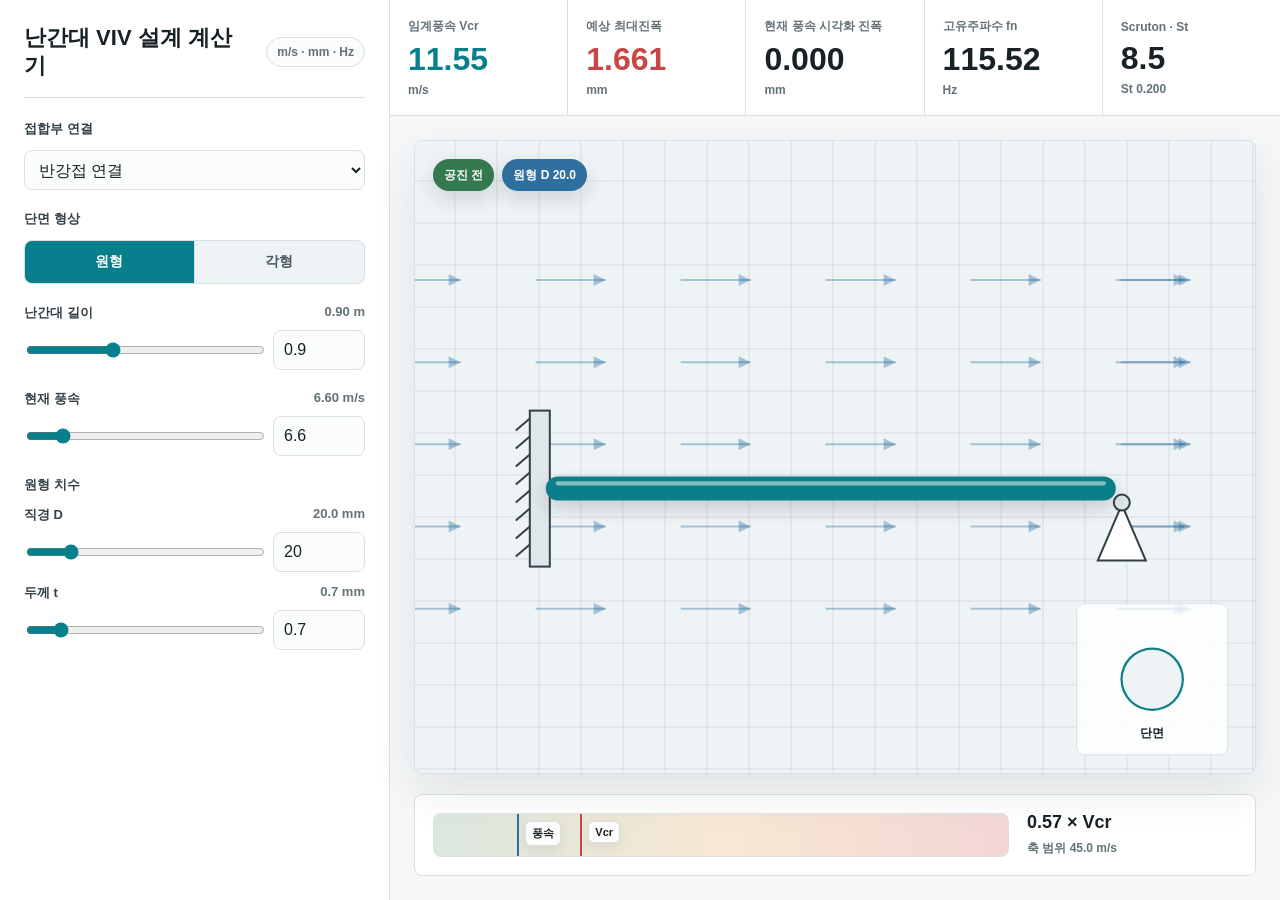
==== index.html @ 7a44a4b4 "Add files via upload" ====
<!doctype html>
<html lang="ko">
<head>
  <meta charset="utf-8">
  <meta name="viewport" content="width=device-width, initial-scale=1">
  <title>난간대 VIV 설계 계산기</title>
  <style>
    :root {
      --bg: #f5f7f8;
      --panel: #ffffff;
      --ink: #172126;
      --muted: #637178;
      --line: #d8e0e4;
      --teal: #087f8c;
      --red: #c84646;
      --amber: #d98b20;
      --green: #357a4f;
      --blue: #2e6f9e;
      --shadow: 0 18px 45px rgba(23, 33, 38, 0.09);
      color-scheme: light;
      font-family: Arial, "Noto Sans KR", sans-serif;
    }

    * {
      box-sizing: border-box;
    }

    body {
      margin: 0;
      min-height: 100vh;
      background: var(--bg);
      color: var(--ink);
    }

    button,
    input,
    select {
      font: inherit;
    }

    .app {
      min-height: 100vh;
      display: grid;
      grid-template-columns: minmax(310px, 390px) minmax(0, 1fr);
    }

    .sidebar {
      background: var(--panel);
      border-right: 1px solid var(--line);
      padding: 24px;
      overflow: auto;
    }

    .brand {
      display: flex;
      align-items: center;
      justify-content: space-between;
      gap: 16px;
      padding-bottom: 18px;
      border-bottom: 1px solid var(--line);
    }

    h1 {
      margin: 0;
      font-size: 22px;
      line-height: 1.25;
      letter-spacing: 0;
    }

    .unit-pill {
      min-width: max-content;
      border: 1px solid var(--line);
      color: var(--muted);
      border-radius: 999px;
      padding: 7px 10px;
      font-size: 12px;
      font-weight: 700;
      background: #fbfcfc;
    }

    .controls {
      display: grid;
      gap: 20px;
      padding-top: 22px;
    }

    .control-group {
      display: grid;
      gap: 12px;
    }

    .group-title {
      font-size: 13px;
      font-weight: 800;
      color: #334047;
    }

    .segmented {
      display: grid;
      grid-template-columns: 1fr 1fr;
      border: 1px solid var(--line);
      border-radius: 8px;
      overflow: hidden;
      background: #eef3f5;
    }

    .segmented input {
      position: absolute;
      opacity: 0;
      pointer-events: none;
    }

    .segmented label {
      min-height: 42px;
      display: grid;
      place-items: center;
      color: #4a5960;
      font-size: 14px;
      font-weight: 800;
      cursor: pointer;
      border-right: 1px solid var(--line);
    }

    .segmented label:last-child {
      border-right: 0;
    }

    .segmented input:checked + label {
      background: var(--teal);
      color: #ffffff;
    }

    .field {
      display: grid;
      gap: 8px;
    }

    .field-row {
      display: grid;
      grid-template-columns: 1fr 92px;
      gap: 10px;
      align-items: center;
    }

    .field label {
      display: flex;
      justify-content: space-between;
      gap: 12px;
      color: #334047;
      font-size: 13px;
      font-weight: 800;
    }

    .field .value {
      color: var(--muted);
      font-weight: 800;
      min-width: max-content;
    }

    input[type="range"] {
      width: 100%;
      accent-color: var(--teal);
    }

    input[type="number"],
    select {
      width: 100%;
      min-height: 40px;
      border: 1px solid var(--line);
      border-radius: 8px;
      background: #fbfcfc;
      color: var(--ink);
      padding: 8px 10px;
      outline: none;
    }

    input[type="number"]:focus,
    select:focus {
      border-color: var(--teal);
      box-shadow: 0 0 0 3px rgba(8, 127, 140, 0.12);
    }

    .geometry-panel {
      display: grid;
      gap: 12px;
    }

    .geometry-panel[hidden] {
      display: none;
    }

    .main {
      min-width: 0;
      display: grid;
      grid-template-rows: auto minmax(0, 1fr);
    }

    .result-strip {
      display: grid;
      grid-template-columns: repeat(5, minmax(130px, 1fr));
      gap: 1px;
      background: var(--line);
      border-bottom: 1px solid var(--line);
    }

    .metric {
      min-height: 106px;
      background: var(--panel);
      padding: 18px;
      display: grid;
      align-content: center;
      gap: 8px;
    }

    .metric span {
      color: var(--muted);
      font-size: 12px;
      font-weight: 800;
    }

    .metric strong {
      font-size: clamp(22px, 2.5vw, 34px);
      line-height: 1;
      letter-spacing: 0;
    }

    .metric small {
      color: var(--muted);
      font-size: 12px;
      font-weight: 700;
    }

    .metric.primary strong {
      color: var(--teal);
    }

    .metric.warn strong {
      color: var(--red);
    }

    .stage {
      min-height: 0;
      padding: 24px;
      display: grid;
      grid-template-rows: minmax(420px, 1fr) auto;
      gap: 20px;
    }

    .visual-shell {
      position: relative;
      min-height: 420px;
      border: 1px solid var(--line);
      border-radius: 8px;
      background: #eef3f5;
      box-shadow: var(--shadow);
      overflow: hidden;
    }

    canvas {
      display: block;
      width: 100%;
      height: 100%;
      min-height: 420px;
    }

    .status {
      position: absolute;
      top: 18px;
      left: 18px;
      display: flex;
      flex-wrap: wrap;
      gap: 8px;
      pointer-events: none;
    }

    .chip {
      min-height: 32px;
      display: inline-flex;
      align-items: center;
      border-radius: 999px;
      padding: 7px 11px;
      color: #ffffff;
      background: var(--blue);
      font-size: 12px;
      font-weight: 800;
      box-shadow: 0 8px 20px rgba(23, 33, 38, 0.15);
    }

    .chip.resonance {
      background: var(--red);
    }

    .chip.after {
      background: var(--amber);
    }

    .chip.quiet {
      background: var(--green);
    }

    .bar-panel {
      display: grid;
      grid-template-columns: minmax(0, 1fr) 210px;
      gap: 18px;
      align-items: center;
      border: 1px solid var(--line);
      border-radius: 8px;
      background: var(--panel);
      padding: 18px;
    }

    .scale {
      position: relative;
      height: 44px;
      border-radius: 8px;
      background: linear-gradient(90deg, rgba(53, 122, 79, 0.18), rgba(217, 139, 32, 0.2), rgba(200, 70, 70, 0.22));
      border: 1px solid var(--line);
      overflow: hidden;
    }

    .marker {
      position: absolute;
      top: 0;
      width: 2px;
      height: 100%;
      background: var(--ink);
      transform: translateX(-1px);
    }

    .marker.wind {
      left: var(--wind-pct, 0%);
      background: var(--blue);
    }

    .marker.vcr {
      left: var(--vcr-pct, 50%);
      background: var(--red);
    }

    .marker::after {
      position: absolute;
      top: 7px;
      left: 8px;
      min-width: max-content;
      font-size: 11px;
      font-weight: 800;
      color: var(--ink);
      background: rgba(255, 255, 255, 0.88);
      border: 1px solid var(--line);
      border-radius: 6px;
      padding: 4px 6px;
      box-shadow: 0 4px 12px rgba(23, 33, 38, 0.08);
    }

    .marker.wind::after {
      content: "풍속";
    }

    .marker.vcr::after {
      content: "Vcr";
    }

    .bar-meta {
      display: grid;
      gap: 7px;
      color: var(--muted);
      font-size: 12px;
      font-weight: 800;
    }

    .bar-meta strong {
      color: var(--ink);
      font-size: 18px;
      line-height: 1.1;
    }

    .error {
      min-height: 22px;
      color: var(--red);
      font-size: 12px;
      font-weight: 800;
    }

    @media (max-width: 980px) {
      .app {
        grid-template-columns: 1fr;
      }

      .sidebar {
        border-right: 0;
        border-bottom: 1px solid var(--line);
      }

      .controls {
        grid-template-columns: repeat(2, minmax(0, 1fr));
        align-items: start;
      }

      .result-strip {
        grid-template-columns: repeat(2, minmax(0, 1fr));
      }

      .metric {
        min-height: 92px;
      }
    }

    @media (max-width: 680px) {
      .sidebar,
      .stage {
        padding: 16px;
      }

      .controls,
      .bar-panel {
        grid-template-columns: 1fr;
      }

      .result-strip {
        grid-template-columns: 1fr;
      }

      .field-row {
        grid-template-columns: 1fr 86px;
      }

      .visual-shell,
      canvas {
        min-height: 360px;
      }
    }
  </style>
</head>
<body>
  <main class="app">
    <aside class="sidebar">
      <div class="brand">
        <h1>난간대 VIV 설계 계산기</h1>
        <span class="unit-pill">m/s · mm · Hz</span>
      </div>

      <form class="controls" id="controls">
        <section class="control-group">
          <div class="group-title">접합부 연결</div>
          <select id="bc">
            <option value="semirigid-connection" selected>반강접 연결</option>
            <option value="fixed-fixed">양단 강접</option>
            <option value="pinned-pinned">양단 핀</option>
            <option value="cantilever">캔틸레버</option>
          </select>
        </section>

        <section class="control-group">
          <div class="group-title">단면 형상</div>
          <div class="segmented">
            <input id="shapeCirc" type="radio" name="shape" value="circ" checked>
            <label for="shapeCirc">원형</label>
            <input id="shapeRect" type="radio" name="shape" value="rect">
            <label for="shapeRect">각형</label>
          </div>
        </section>

        <section class="control-group">
          <div class="field" data-sync="length">
            <label for="lengthRange">난간대 길이 <span class="value" id="lengthLabel">0.90 m</span></label>
            <div class="field-row">
              <input id="lengthRange" type="range" min="0.3" max="2.0" step="0.01" value="0.9">
              <input id="lengthInput" type="number" min="0.3" max="2.0" step="0.01" value="0.9" aria-label="난간대 길이">
            </div>
          </div>
        </section>

        <section class="control-group">
          <div class="field" data-sync="wind">
            <label for="windRange">현재 풍속 <span class="value" id="windLabel">6.60 m/s</span></label>
            <div class="field-row">
              <input id="windRange" type="range" min="0" max="50" step="0.1" value="6.6">
              <input id="windInput" type="number" min="0" max="50" step="0.1" value="6.6" aria-label="현재 풍속">
            </div>
          </div>
        </section>

        <section class="control-group geometry-panel" id="circPanel">
          <div class="group-title">원형 치수</div>
          <div class="field" data-sync="diameter">
            <label for="diameterRange">직경 D <span class="value" id="diameterLabel">20.0 mm</span></label>
            <div class="field-row">
              <input id="diameterRange" type="range" min="8" max="80" step="0.1" value="20">
              <input id="diameterInput" type="number" min="8" max="80" step="0.1" value="20" aria-label="직경">
            </div>
          </div>
          <div class="field" data-sync="circThickness">
            <label for="circThicknessRange">두께 t <span class="value" id="circThicknessLabel">0.7 mm</span></label>
            <div class="field-row">
              <input id="circThicknessRange" type="range" min="0.1" max="5" step="0.1" value="0.7">
              <input id="circThicknessInput" type="number" min="0.1" max="5" step="0.1" value="0.7" aria-label="원형 두께">
            </div>
          </div>
        </section>

        <section class="control-group geometry-panel" id="rectPanel" hidden>
          <div class="group-title">각형 치수</div>
          <div class="field" data-sync="width">
            <label for="widthRange">폭 B <span class="value" id="widthLabel">13.0 mm</span></label>
            <div class="field-row">
              <input id="widthRange" type="range" min="8" max="60" step="0.1" value="13">
              <input id="widthInput" type="number" min="8" max="60" step="0.1" value="13" aria-label="폭">
            </div>
          </div>
          <div class="field" data-sync="depth">
            <label for="depthRange">깊이 D <span class="value" id="depthLabel">21.0 mm</span></label>
            <div class="field-row">
              <input id="depthRange" type="range" min="8" max="90" step="0.1" value="21">
              <input id="depthInput" type="number" min="8" max="90" step="0.1" value="21" aria-label="깊이">
            </div>
          </div>
          <div class="field" data-sync="rectThickness">
            <label for="rectThicknessRange">두께 t <span class="value" id="rectThicknessLabel">0.8 mm</span></label>
            <div class="field-row">
              <input id="rectThicknessRange" type="range" min="0.1" max="5" step="0.1" value="0.8">
              <input id="rectThicknessInput" type="number" min="0.1" max="5" step="0.1" value="0.8" aria-label="각형 두께">
            </div>
          </div>
        </section>

        <div class="error" id="errorText"></div>
      </form>
    </aside>

    <section class="main">
      <div class="result-strip">
        <div class="metric primary">
          <span>임계풍속 Vcr</span>
          <strong id="vcrValue">0.00</strong>
          <small>m/s</small>
        </div>
        <div class="metric warn">
          <span>예상 최대진폭</span>
          <strong id="ampValue">0.000</strong>
          <small>mm</small>
        </div>
        <div class="metric">
          <span>현재 풍속 시각화 진폭</span>
          <strong id="liveAmpValue">0.000</strong>
          <small>mm</small>
        </div>
        <div class="metric">
          <span>고유주파수 fn</span>
          <strong id="fnValue">0.00</strong>
          <small>Hz</small>
        </div>
        <div class="metric">
          <span>Scruton · St</span>
          <strong id="scValue">0.0</strong>
          <small id="stValue">St 0.000</small>
        </div>
      </div>

      <div class="stage">
        <div class="visual-shell">
          <canvas id="vivCanvas" aria-label="난간대 와류진동 시각화"></canvas>
          <div class="status">
            <span class="chip quiet" id="stateChip">공진 전</span>
            <span class="chip" id="shapeChip">원형 D 20.0</span>
          </div>
        </div>

        <div class="bar-panel">
          <div class="scale" id="windScale">
            <span class="marker wind"></span>
            <span class="marker vcr"></span>
          </div>
          <div class="bar-meta">
            <strong id="ratioValue">0.00 × Vcr</strong>
            <span id="scaleValue">축 범위 45.0 m/s</span>
          </div>
        </div>
      </div>
    </section>
  </main>

  <script>
    const RHO_AIR = 1.225;
    const RHO_STEEL = 7850;
    const ZETA = 0.001;
    const BC_LAMBDA2 = {
      "fixed-fixed": 22.37,
      "semirigid-connection": 15.0505,
      "pinned-pinned": 9.87,
      "cantilever": 3.52
    };
    const BC_MODAL_MASS_RATIO = {
      "fixed-fixed": 1.00,
      "semirigid-connection": 0.95,
      "pinned-pinned": 0.90,
      "cantilever": 0.78
    };
    const DB_PTS = [0.0, 1.0, 2.0, 3.0, 3.5, 5.0, 10.0, 12.0];
    const ST_PTS = [0.12, 0.12, 0.06, 0.06, 0.15, 0.11, 0.09, 0.09];

    function getPropsRect(B, D, t) {
      const area = B * D - (B - 2 * t) * (D - 2 * t);
      const I = (D * Math.pow(B, 3) - (D - 2 * t) * Math.pow(B - 2 * t, 3)) / 12;
      return { mass: RHO_STEEL * area, inertia: I };
    }

    function getPropsCirc(D, t) {
      const area = Math.PI * (Math.pow(D / 2, 2) - Math.pow(D / 2 - t, 2));
      const I = Math.PI / 64 * (Math.pow(D, 4) - Math.pow(D - 2 * t, 4));
      return { mass: RHO_STEEL * area, inertia: I };
    }

    const ref = getPropsRect(0.010, 0.030, 0.0014);
    const CAL_CONST_BASE = 73.62 / Math.sqrt(ref.inertia / ref.mass);

    function calculateDynamicFn(mass, inertia, length, bc) {
      const lambdaRatio = BC_LAMBDA2[bc] / BC_LAMBDA2["fixed-fixed"];
      const lengthRatio = Math.pow(1.05 / length, 2);
      return CAL_CONST_BASE * Math.sqrt(inertia / mass) * lambdaRatio * lengthRatio;
    }

    function circularCurve(sc) {
      return 1.5 / Math.pow(1 + 0.5 * sc, 1.8) + 0.002;
    }

    function rectangularCurve(sc) {
      return 2.0 / Math.pow(1 + 0.6 * sc, 1.5) + 0.005;
    }

    function interp(x, xs, ys) {
      if (x <= xs[0]) return ys[0];
      for (let i = 1; i < xs.length; i++) {
        if (x <= xs[i]) {
          const t = (x - xs[i - 1]) / (xs[i] - xs[i - 1]);
          return ys[i - 1] + t * (ys[i] - ys[i - 1]);
        }
      }
      return ys[ys.length - 1];
    }

    const els = {
      bc: document.getElementById("bc"),
      shapeCirc: document.getElementById("shapeCirc"),
      shapeRect: document.getElementById("shapeRect"),
      circPanel: document.getElementById("circPanel"),
      rectPanel: document.getElementById("rectPanel"),
      errorText: document.getElementById("errorText"),
      vcrValue: document.getElementById("vcrValue"),
      ampValue: document.getElementById("ampValue"),
      liveAmpValue: document.getElementById("liveAmpValue"),
      fnValue: document.getElementById("fnValue"),
      scValue: document.getElementById("scValue"),
      stValue: document.getElementById("stValue"),
      ratioValue: document.getElementById("ratioValue"),
      scaleValue: document.getElementById("scaleValue"),
      windScale: document.getElementById("windScale"),
      stateChip: document.getElementById("stateChip"),
      shapeChip: document.getElementById("shapeChip"),
      canvas: document.getElementById("vivCanvas")
    };

    const syncFields = {
      length: { range: "lengthRange", input: "lengthInput", label: "lengthLabel", unit: "m", decimals: 2 },
      wind: { range: "windRange", input: "windInput", label: "windLabel", unit: "m/s", decimals: 2 },
      diameter: { range: "diameterRange", input: "diameterInput", label: "diameterLabel", unit: "mm", decimals: 1 },
      circThickness: { range: "circThicknessRange", input: "circThicknessInput", label: "circThicknessLabel", unit: "mm", decimals: 1 },
      width: { range: "widthRange", input: "widthInput", label: "widthLabel", unit: "mm", decimals: 1 },
      depth: { range: "depthRange", input: "depthInput", label: "depthLabel", unit: "mm", decimals: 1 },
      rectThickness: { range: "rectThicknessRange", input: "rectThicknessInput", label: "rectThicknessLabel", unit: "mm", decimals: 1 }
    };

    for (const spec of Object.values(syncFields)) {
      spec.rangeEl = document.getElementById(spec.range);
      spec.inputEl = document.getElementById(spec.input);
      spec.labelEl = document.getElementById(spec.label);
      const updatePair = source => {
        const raw = Number(source.value);
        const min = Number(source.min);
        const max = Number(source.max);
        const value = Math.min(max, Math.max(min, Number.isFinite(raw) ? raw : min));
        spec.rangeEl.value = value;
        spec.inputEl.value = value;
        spec.labelEl.textContent = `${value.toFixed(spec.decimals)} ${spec.unit}`;
        update();
      };
      spec.rangeEl.addEventListener("input", () => updatePair(spec.rangeEl));
      spec.inputEl.addEventListener("input", () => updatePair(spec.inputEl));
    }

    els.bc.addEventListener("change", update);
    els.shapeCirc.addEventListener("change", update);
    els.shapeRect.addEventListener("change", update);

    function value(name) {
      return Number(syncFields[name].inputEl.value);
    }

    let current = null;

    function calculate() {
      const shape = els.shapeCirc.checked ? "circ" : "rect";
      const bc = els.bc.value;
      const length = value("length");
      const wind = value("wind");
      let B;
      let D;
      let t;
      let props;
      let st;
      let label;
      let error = "";

      if (shape === "circ") {
        B = value("diameter") / 1000;
        D = B;
        t = value("circThickness") / 1000;
        if (2 * t >= D) error = "원형 두께는 직경의 절반보다 작아야 합니다.";
        props = getPropsCirc(D, t);
        st = 0.20;
        label = `원형 D ${value("diameter").toFixed(1)}`;
      } else {
        B = value("width") / 1000;
        D = value("depth") / 1000;
        t = value("rectThickness") / 1000;
        if (2 * t >= B || 2 * t >= D) error = "각형 두께는 폭과 깊이의 절반보다 작아야 합니다.";
        props = getPropsRect(B, D, t);
        st = interp(D / B, DB_PTS, ST_PTS);
        label = `각형 ${value("width").toFixed(1)} × ${value("depth").toFixed(1)}`;
      }

      const valid = !error && props.mass > 0 && props.inertia > 0 && length > 0 && st > 0;
      if (!valid) {
        return {
          valid,
          error,
          shape,
          bc,
          wind,
          length,
          B,
          D,
          t,
          label,
          fn: 0,
          vcr: 0,
          amp: 0,
          liveAmp: 0,
          sc: 0,
          st: st || 0,
          ratio: 0,
          resonanceFactor: 0
        };
      }

      const fn = calculateDynamicFn(props.mass, props.inertia, length, bc);
      const modalMass = BC_MODAL_MASS_RATIO[bc];
      const sc = 4 * Math.PI * props.mass * ZETA / (RHO_AIR * Math.pow(B, 2));
      const scEff = sc * modalMass;
      const aOverB = shape === "circ" ? circularCurve(scEff) : rectangularCurve(scEff);
      const amp = aOverB * B * 1000;
      const vcr = fn * B / st;
      const detuning = Math.abs(wind - vcr) / Math.max(vcr, 0.001);
      const resonanceFactor = wind <= 0 ? 0 : Math.exp(-Math.pow(detuning / 0.08, 2));
      const liveAmp = amp * resonanceFactor;
      const ratio = vcr > 0 ? wind / vcr : 0;

      return {
        valid,
        error: "",
        shape,
        bc,
        wind,
        length,
        B,
        D,
        t,
        label,
        fn,
        vcr,
        amp,
        liveAmp,
        sc,
        st,
        ratio,
        resonanceFactor
      };
    }

    function update() {
      els.circPanel.hidden = !els.shapeCirc.checked;
      els.rectPanel.hidden = els.shapeCirc.checked;
      current = calculate();

      els.errorText.textContent = current.error;
      els.vcrValue.textContent = current.vcr.toFixed(2);
      els.ampValue.textContent = current.amp.toFixed(3);
      els.liveAmpValue.textContent = current.liveAmp.toFixed(3);
      els.fnValue.textContent = current.fn.toFixed(2);
      els.scValue.textContent = current.sc.toFixed(1);
      els.stValue.textContent = `St ${current.st.toFixed(3)}`;
      els.ratioValue.textContent = `${current.ratio.toFixed(2)} × Vcr`;
      els.shapeChip.textContent = current.label;

      const scaleMax = Math.max(45, current.wind, current.vcr * 1.2);
      const windPct = Math.min(100, Math.max(0, current.wind / scaleMax * 100));
      const vcrPct = Math.min(100, Math.max(0, current.vcr / scaleMax * 100));
      els.windScale.style.setProperty("--wind-pct", `${windPct}%`);
      els.windScale.style.setProperty("--vcr-pct", `${vcrPct}%`);
      els.scaleValue.textContent = `축 범위 ${scaleMax.toFixed(1)} m/s`;

      let chipText = "공진 전";
      let chipClass = "chip quiet";
      if (!current.valid) {
        chipText = "입력 확인";
        chipClass = "chip resonance";
      } else if (Math.abs(current.ratio - 1) <= 0.05) {
        chipText = "공진대";
        chipClass = "chip resonance";
      } else if (current.ratio > 1.05) {
        chipText = "공진 후";
        chipClass = "chip after";
      }
      els.stateChip.textContent = chipText;
      els.stateChip.className = chipClass;
    }

    const ctx = els.canvas.getContext("2d");
    let dpr = 1;

    function resizeCanvas() {
      const rect = els.canvas.getBoundingClientRect();
      dpr = window.devicePixelRatio || 1;
      els.canvas.width = Math.max(1, Math.floor(rect.width * dpr));
      els.canvas.height = Math.max(1, Math.floor(rect.height * dpr));
      ctx.setTransform(dpr, 0, 0, dpr, 0, 0);
    }

    window.addEventListener("resize", resizeCanvas);
    resizeCanvas();

    function drawSupport(ctx, x, y, type, side) {
      ctx.save();
      ctx.strokeStyle = "#334047";
      ctx.fillStyle = "#ffffff";
      ctx.lineWidth = 2;
      if (type === "fixed") {
        ctx.fillStyle = "#dfe7eb";
        ctx.fillRect(x - 10, y - 78, 20, 156);
        ctx.strokeRect(x - 10, y - 78, 20, 156);
        for (let i = -70; i <= 70; i += 18) {
          ctx.beginPath();
          ctx.moveTo(x + (side === "left" ? -10 : 10), y + i);
          ctx.lineTo(x + (side === "left" ? -24 : 24), y + i + 12);
          ctx.stroke();
        }
      } else if (type === "pin") {
        ctx.beginPath();
        ctx.moveTo(x, y + 16);
        ctx.lineTo(x - 24, y + 72);
        ctx.lineTo(x + 24, y + 72);
        ctx.closePath();
        ctx.fill();
        ctx.stroke();
        ctx.beginPath();
        ctx.arc(x, y + 14, 8, 0, Math.PI * 2);
        ctx.fillStyle = "#dfe7eb";
        ctx.fill();
        ctx.stroke();
      }
      ctx.restore();
    }

    function supportTypes(bc) {
      if (bc === "fixed-fixed") return ["fixed", "fixed"];
      if (bc === "pinned-pinned") return ["pin", "pin"];
      if (bc === "cantilever") return ["fixed", "free"];
      return ["fixed", "pin"];
    }

    function modeShape(s, bc) {
      if (bc === "cantilever") return s * s * (3 - 2 * s);
      if (bc === "fixed-fixed") return Math.pow(Math.sin(Math.PI * s), 2);
      return Math.sin(Math.PI * s);
    }

    function drawWind(ctx, w, h, wind, time) {
      const speed = Math.min(1.8, wind / 18);
      ctx.save();
      ctx.strokeStyle = "rgba(46, 111, 158, 0.38)";
      ctx.fillStyle = "rgba(46, 111, 158, 0.38)";
      ctx.lineWidth = 2;
      for (let row = 0; row < 5; row++) {
        const y = h * (0.22 + row * 0.13);
        for (let i = 0; i < 8; i++) {
          const x = ((i * 145 + time * 0.05 * (15 + wind) * speed) % (w + 180)) - 120;
          ctx.beginPath();
          ctx.moveTo(x, y);
          ctx.lineTo(x + 70, y);
          ctx.stroke();
          ctx.beginPath();
          ctx.moveTo(x + 70, y);
          ctx.lineTo(x + 58, y - 6);
          ctx.lineTo(x + 58, y + 6);
          ctx.closePath();
          ctx.fill();
        }
      }
      ctx.restore();
    }

    function drawBeam(ctx, w, h, c, time) {
      const left = w * 0.17;
      const right = w * 0.82;
      const centerY = h * 0.55;
      const [leftSupport, rightSupport] = supportTypes(c.bc);
      const phase = Math.sin(time * 0.006 * (0.45 + Math.min(2.5, c.wind / 10)));
      const visualAmp = c.valid ? Math.min(88, Math.max(0, c.liveAmp * 24)) : 0;
      const stroke = c.shape === "circ" ? Math.max(16, Math.min(42, c.B * 1200)) : Math.max(14, Math.min(46, c.D * 760));

      drawSupport(ctx, left - 18, centerY, leftSupport, "left");
      if (rightSupport !== "free") drawSupport(ctx, right + 18, centerY, rightSupport, "right");

      ctx.save();
      ctx.lineWidth = stroke;
      ctx.lineCap = c.shape === "circ" ? "round" : "butt";
      ctx.lineJoin = "round";
      ctx.strokeStyle = c.shape === "circ" ? "#0b7f89" : "#b66a23";
      ctx.shadowColor = "rgba(23, 33, 38, 0.18)";
      ctx.shadowBlur = 18;
      ctx.shadowOffsetY = 8;
      ctx.beginPath();
      const n = 90;
      for (let i = 0; i <= n; i++) {
        const s = i / n;
        const x = left + (right - left) * s;
        const y = centerY + phase * visualAmp * modeShape(s, c.bc);
        if (i === 0) ctx.moveTo(x, y);
        else ctx.lineTo(x, y);
      }
      ctx.stroke();

      ctx.shadowColor = "transparent";
      ctx.lineWidth = Math.max(2, stroke * 0.18);
      ctx.strokeStyle = "rgba(255, 255, 255, 0.48)";
      ctx.beginPath();
      for (let i = 0; i <= n; i++) {
        const s = i / n;
        const x = left + (right - left) * s;
        const y = centerY - stroke * 0.22 + phase * visualAmp * modeShape(s, c.bc);
        if (i === 0) ctx.moveTo(x, y);
        else ctx.lineTo(x, y);
      }
      ctx.stroke();
      ctx.restore();
    }

    function drawCrossSection(ctx, w, h, c) {
      const size = Math.min(180, Math.max(112, w * 0.18));
      const cx = w - size * 0.68;
      const cy = h - size * 0.62;
      const maxDim = c.shape === "circ" ? c.B : Math.max(c.B, c.D);
      const scale = size * 0.42 / Math.max(maxDim, 0.001);
      const outerW = c.shape === "circ" ? c.B * scale : c.B * scale;
      const outerH = c.shape === "circ" ? c.B * scale : c.D * scale;
      const innerW = Math.max(0, outerW - c.t * scale * 2);
      const innerH = Math.max(0, outerH - c.t * scale * 2);

      ctx.save();
      ctx.fillStyle = "rgba(255, 255, 255, 0.82)";
      ctx.strokeStyle = "rgba(216, 224, 228, 0.95)";
      ctx.lineWidth = 1;
      ctx.beginPath();
      ctx.roundRect(cx - size / 2, cy - size / 2, size, size, 8);
      ctx.fill();
      ctx.stroke();

      if (c.shape === "circ") {
        ctx.fillStyle = "#0b7f89";
        ctx.beginPath();
        ctx.arc(cx, cy, outerW / 2, 0, Math.PI * 2);
        ctx.fill();
        ctx.fillStyle = "#eef3f5";
        ctx.beginPath();
        ctx.arc(cx, cy, innerW / 2, 0, Math.PI * 2);
        ctx.fill();
      } else {
        ctx.fillStyle = "#b66a23";
        ctx.fillRect(cx - outerW / 2, cy - outerH / 2, outerW, outerH);
        ctx.fillStyle = "#eef3f5";
        ctx.fillRect(cx - innerW / 2, cy - innerH / 2, innerW, innerH);
      }

      ctx.fillStyle = "#172126";
      ctx.font = "700 12px Arial, sans-serif";
      ctx.textAlign = "center";
      ctx.fillText("단면", cx, cy + size / 2 - 18);
      ctx.restore();
    }

    function drawBackground(ctx, w, h) {
      ctx.clearRect(0, 0, w, h);
      ctx.fillStyle = "#eef3f5";
      ctx.fillRect(0, 0, w, h);
      ctx.save();
      ctx.strokeStyle = "rgba(99, 113, 120, 0.16)";
      ctx.lineWidth = 1;
      for (let y = 40; y < h; y += 42) {
        ctx.beginPath();
        ctx.moveTo(0, y);
        ctx.lineTo(w, y);
        ctx.stroke();
      }
      for (let x = 40; x < w; x += 42) {
        ctx.beginPath();
        ctx.moveTo(x, 0);
        ctx.lineTo(x, h);
        ctx.stroke();
      }
      ctx.restore();
    }

    function draw(time) {
      const rect = els.canvas.getBoundingClientRect();
      if (els.canvas.width !== Math.floor(rect.width * dpr) || els.canvas.height !== Math.floor(rect.height * dpr)) {
        resizeCanvas();
      }
      const w = rect.width;
      const h = rect.height;
      drawBackground(ctx, w, h);
      const c = current || calculate();
      drawWind(ctx, w, h, c.wind, time);
      drawBeam(ctx, w, h, c, time);
      drawCrossSection(ctx, w, h, c);
      requestAnimationFrame(draw);
    }

    update();
    requestAnimationFrame(draw);
  </script>
</body>
</html>
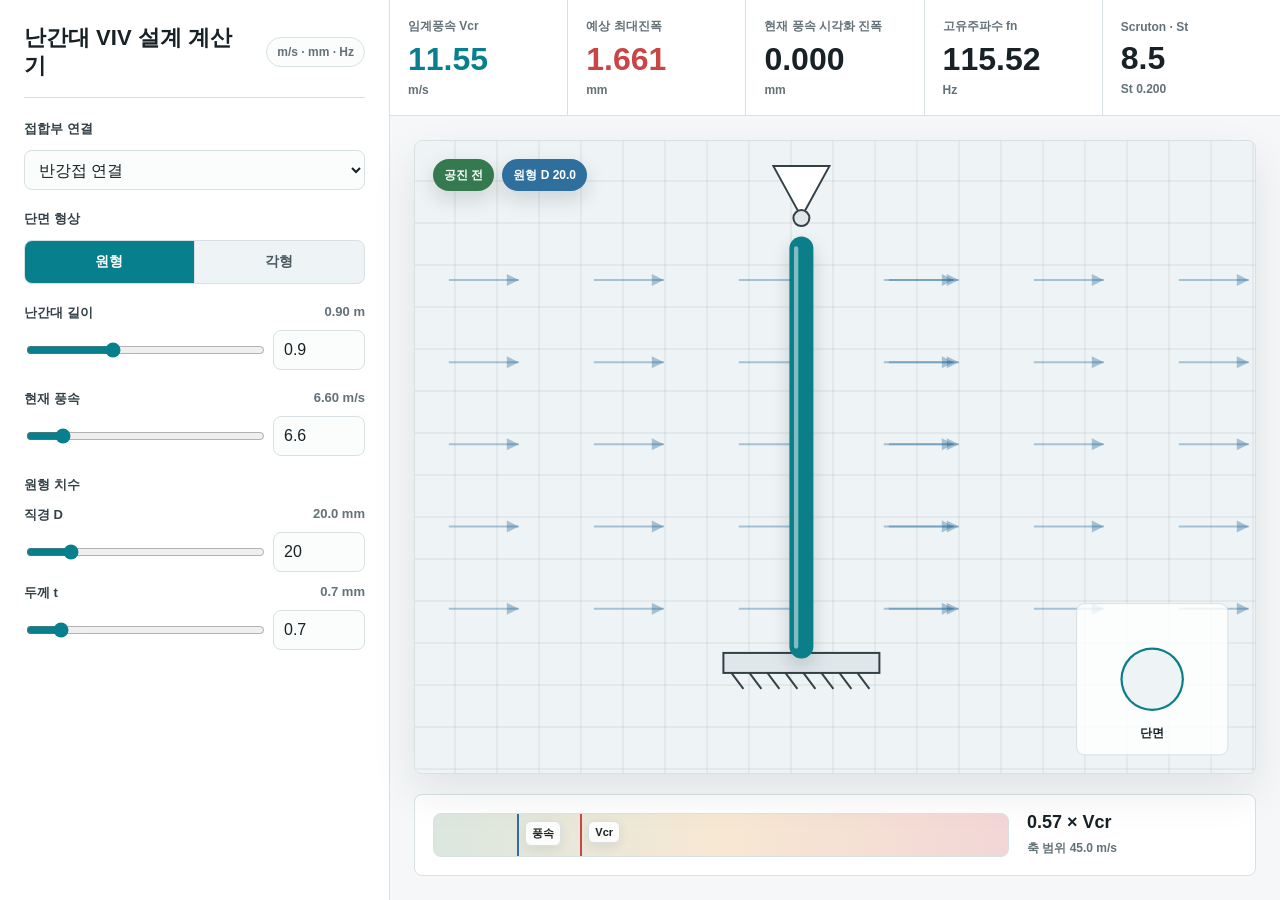
==== commit ad038588: "Add files via upload" ====
--- a/index.html
+++ b/index.html
@@ -673,18 +673,49 @@
       spec.rangeEl = document.getElementById(spec.range);
       spec.inputEl = document.getElementById(spec.input);
       spec.labelEl = document.getElementById(spec.label);
-      const updatePair = source => {
-        const raw = Number(source.value);
-        const min = Number(source.min);
-        const max = Number(source.max);
-        const value = Math.min(max, Math.max(min, Number.isFinite(raw) ? raw : min));
+      spec.currentValue = Number(spec.inputEl.value);
+
+      const clampValue = raw => {
+        const min = Number(spec.inputEl.min);
+        const max = Number(spec.inputEl.max);
+        const parsed = Number(raw);
+        if (!Number.isFinite(parsed)) return spec.currentValue;
+        return Math.min(max, Math.max(min, parsed));
+      };
+
+      const renderValue = value => {
+        spec.labelEl.textContent = `${value.toFixed(spec.decimals)} ${spec.unit}`;
+      };
+
+      const commitValue = (value, mirrorInput) => {
+        spec.currentValue = value;
         spec.rangeEl.value = value;
-        spec.inputEl.value = value;
-        spec.labelEl.textContent = `${value.toFixed(spec.decimals)} ${spec.unit}`;
+        if (mirrorInput) spec.inputEl.value = value;
+        renderValue(value);
         update();
       };
-      spec.rangeEl.addEventListener("input", () => updatePair(spec.rangeEl));
-      spec.inputEl.addEventListener("input", () => updatePair(spec.inputEl));
+
+      spec.rangeEl.addEventListener("input", () => {
+        commitValue(clampValue(spec.rangeEl.value), true);
+      });
+
+      spec.inputEl.addEventListener("input", () => {
+        const rawText = spec.inputEl.value.trim();
+        const parsed = Number(rawText);
+        const min = Number(spec.inputEl.min);
+        const max = Number(spec.inputEl.max);
+
+        if (rawText === "" || !Number.isFinite(parsed) || parsed < min || parsed > max) {
+          spec.labelEl.textContent = "입력 중";
+          return;
+        }
+
+        commitValue(parsed, false);
+      });
+
+      spec.inputEl.addEventListener("blur", () => {
+        commitValue(clampValue(spec.inputEl.value), true);
+      });
     }
 
     els.bc.addEventListener("change", update);
@@ -692,7 +723,7 @@
     els.shapeRect.addEventListener("change", update);
 
     function value(name) {
-      return Number(syncFields[name].inputEl.value);
+      return syncFields[name].currentValue;
     }
 
     let current = null;
@@ -838,31 +869,34 @@
     window.addEventListener("resize", resizeCanvas);
     resizeCanvas();
 
-    function drawSupport(ctx, x, y, type, side) {
+    function drawEndSupport(ctx, x, y, type, position) {
       ctx.save();
       ctx.strokeStyle = "#334047";
       ctx.fillStyle = "#ffffff";
       ctx.lineWidth = 2;
       if (type === "fixed") {
         ctx.fillStyle = "#dfe7eb";
-        ctx.fillRect(x - 10, y - 78, 20, 156);
-        ctx.strokeRect(x - 10, y - 78, 20, 156);
+        ctx.fillRect(x - 78, y - 10, 156, 20);
+        ctx.strokeRect(x - 78, y - 10, 156, 20);
+        const hatchY = position === "top" ? y - 10 : y + 10;
+        const hatchDir = position === "top" ? -1 : 1;
         for (let i = -70; i <= 70; i += 18) {
           ctx.beginPath();
-          ctx.moveTo(x + (side === "left" ? -10 : 10), y + i);
-          ctx.lineTo(x + (side === "left" ? -24 : 24), y + i + 12);
+          ctx.moveTo(x + i, hatchY);
+          ctx.lineTo(x + i + 12, hatchY + hatchDir * 16);
           ctx.stroke();
         }
       } else if (type === "pin") {
+        const dir = position === "top" ? -1 : 1;
         ctx.beginPath();
-        ctx.moveTo(x, y + 16);
-        ctx.lineTo(x - 24, y + 72);
-        ctx.lineTo(x + 24, y + 72);
+        ctx.moveTo(x, y + dir * 15);
+        ctx.lineTo(x - 28, y + dir * 66);
+        ctx.lineTo(x + 28, y + dir * 66);
         ctx.closePath();
         ctx.fill();
         ctx.stroke();
         ctx.beginPath();
-        ctx.arc(x, y + 14, 8, 0, Math.PI * 2);
+        ctx.arc(x, y + dir * 14, 8, 0, Math.PI * 2);
         ctx.fillStyle = "#dfe7eb";
         ctx.fill();
         ctx.stroke();
@@ -873,12 +907,15 @@
     function supportTypes(bc) {
       if (bc === "fixed-fixed") return ["fixed", "fixed"];
       if (bc === "pinned-pinned") return ["pin", "pin"];
-      if (bc === "cantilever") return ["fixed", "free"];
-      return ["fixed", "pin"];
+      if (bc === "cantilever") return ["free", "fixed"];
+      return ["pin", "fixed"];
     }
 
     function modeShape(s, bc) {
-      if (bc === "cantilever") return s * s * (3 - 2 * s);
+      if (bc === "cantilever") {
+        const fromFixedEnd = 1 - s;
+        return fromFixedEnd * fromFixedEnd * (3 - 2 * fromFixedEnd);
+      }
       if (bc === "fixed-fixed") return Math.pow(Math.sin(Math.PI * s), 2);
       return Math.sin(Math.PI * s);
     }
@@ -909,16 +946,16 @@
     }
 
     function drawBeam(ctx, w, h, c, time) {
-      const left = w * 0.17;
-      const right = w * 0.82;
-      const centerY = h * 0.55;
-      const [leftSupport, rightSupport] = supportTypes(c.bc);
+      const top = h * 0.17;
+      const bottom = h * 0.80;
+      const centerX = w * 0.46;
+      const [topSupport, bottomSupport] = supportTypes(c.bc);
       const phase = Math.sin(time * 0.006 * (0.45 + Math.min(2.5, c.wind / 10)));
       const visualAmp = c.valid ? Math.min(88, Math.max(0, c.liveAmp * 24)) : 0;
-      const stroke = c.shape === "circ" ? Math.max(16, Math.min(42, c.B * 1200)) : Math.max(14, Math.min(46, c.D * 760));
-
-      drawSupport(ctx, left - 18, centerY, leftSupport, "left");
-      if (rightSupport !== "free") drawSupport(ctx, right + 18, centerY, rightSupport, "right");
+      const stroke = c.shape === "circ" ? Math.max(16, Math.min(42, c.B * 1200)) : Math.max(14, Math.min(46, Math.max(c.B, c.D) * 760));
+
+      if (topSupport !== "free") drawEndSupport(ctx, centerX, top - stroke * 0.68, topSupport, "top");
+      if (bottomSupport !== "free") drawEndSupport(ctx, centerX, bottom + stroke * 0.68, bottomSupport, "bottom");
 
       ctx.save();
       ctx.lineWidth = stroke;
@@ -932,8 +969,8 @@
       const n = 90;
       for (let i = 0; i <= n; i++) {
         const s = i / n;
-        const x = left + (right - left) * s;
-        const y = centerY + phase * visualAmp * modeShape(s, c.bc);
+        const x = centerX + phase * visualAmp * modeShape(s, c.bc);
+        const y = top + (bottom - top) * s;
         if (i === 0) ctx.moveTo(x, y);
         else ctx.lineTo(x, y);
       }
@@ -945,8 +982,8 @@
       ctx.beginPath();
       for (let i = 0; i <= n; i++) {
         const s = i / n;
-        const x = left + (right - left) * s;
-        const y = centerY - stroke * 0.22 + phase * visualAmp * modeShape(s, c.bc);
+        const x = centerX - stroke * 0.22 + phase * visualAmp * modeShape(s, c.bc);
+        const y = top + (bottom - top) * s;
         if (i === 0) ctx.moveTo(x, y);
         else ctx.lineTo(x, y);
       }
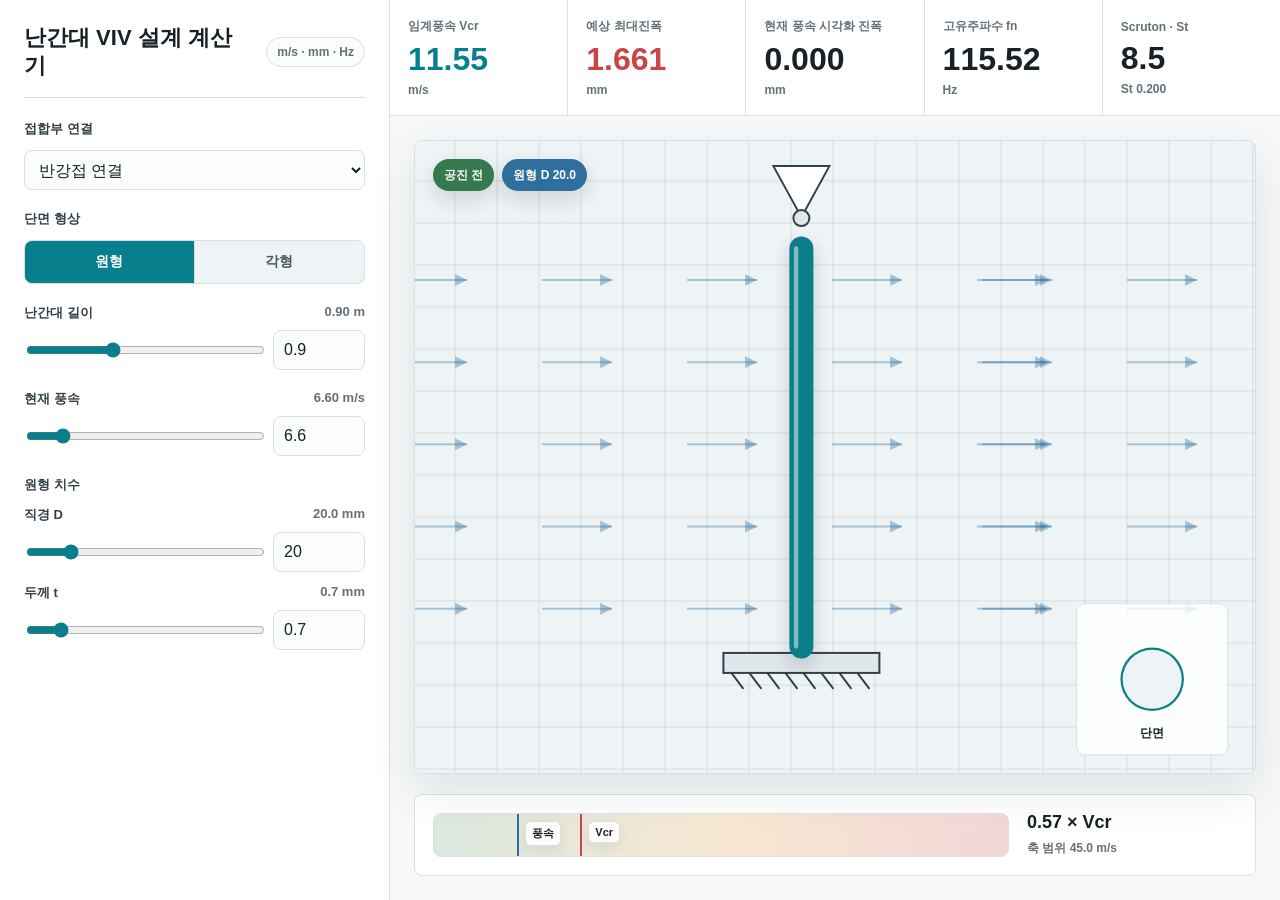
==== commit 96f67eba: "Add files via upload" ====
--- a/index.html
+++ b/index.html
@@ -444,8 +444,11 @@
           <div class="group-title">접합부 연결</div>
           <select id="bc">
             <option value="semirigid-connection" selected>반강접 연결</option>
+            <option value="semirigid-connection-10-reduced">반강접 연결 10% 저감</option>
             <option value="fixed-fixed">양단 강접</option>
+            <option value="fixed-fixed-10-reduced">양단 강접 10% 저감</option>
             <option value="pinned-pinned">양단 핀</option>
+            <option value="pinned-pinned-10-reduced">양단 핀 10% 저감</option>
             <option value="cantilever">캔틸레버</option>
           </select>
         </section>
@@ -587,12 +590,18 @@
       "fixed-fixed": 22.37,
       "semirigid-connection": 15.0505,
       "pinned-pinned": 9.87,
+      "semirigid-connection-10-reduced": 15.0505 * 0.9,
+      "fixed-fixed-10-reduced": 22.37 * 0.9,
+      "pinned-pinned-10-reduced": 9.87 * 0.9,
       "cantilever": 3.52
     };
     const BC_MODAL_MASS_RATIO = {
       "fixed-fixed": 1.00,
       "semirigid-connection": 0.95,
       "pinned-pinned": 0.90,
+      "semirigid-connection-10-reduced": 0.95,
+      "fixed-fixed-10-reduced": 1.00,
+      "pinned-pinned-10-reduced": 0.90,
       "cantilever": 0.78
     };
     const DB_PTS = [0.0, 1.0, 2.0, 3.0, 3.5, 5.0, 10.0, 12.0];
@@ -905,8 +914,8 @@
     }
 
     function supportTypes(bc) {
-      if (bc === "fixed-fixed") return ["fixed", "fixed"];
-      if (bc === "pinned-pinned") return ["pin", "pin"];
+      if (bc === "fixed-fixed" || bc === "fixed-fixed-10-reduced") return ["fixed", "fixed"];
+      if (bc === "pinned-pinned" || bc === "pinned-pinned-10-reduced") return ["pin", "pin"];
       if (bc === "cantilever") return ["free", "fixed"];
       return ["pin", "fixed"];
     }
@@ -916,7 +925,7 @@
         const fromFixedEnd = 1 - s;
         return fromFixedEnd * fromFixedEnd * (3 - 2 * fromFixedEnd);
       }
-      if (bc === "fixed-fixed") return Math.pow(Math.sin(Math.PI * s), 2);
+      if (bc === "fixed-fixed" || bc === "fixed-fixed-10-reduced") return Math.pow(Math.sin(Math.PI * s), 2);
       return Math.sin(Math.PI * s);
     }
 
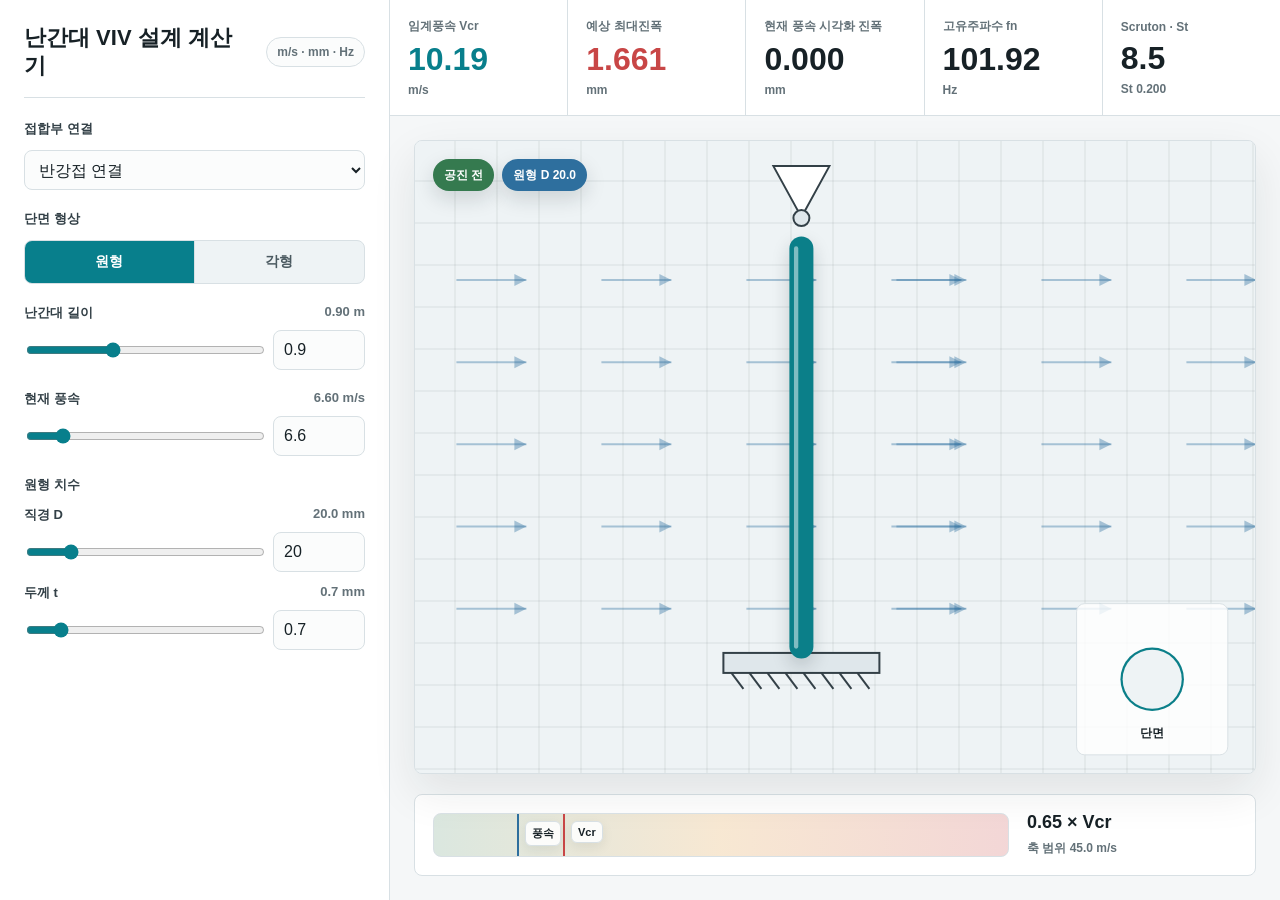
==== commit 62b39eda: "Add files via upload" ====
--- a/index.html
+++ b/index.html
@@ -585,6 +585,7 @@
   <script>
     const RHO_AIR = 1.225;
     const RHO_STEEL = 7850;
+    const E_STEEL = 200e9;
     const ZETA = 0.001;
     const BC_LAMBDA2 = {
       "fixed-fixed": 22.37,
@@ -619,13 +620,8 @@
       return { mass: RHO_STEEL * area, inertia: I };
     }
 
-    const ref = getPropsRect(0.010, 0.030, 0.0014);
-    const CAL_CONST_BASE = 73.62 / Math.sqrt(ref.inertia / ref.mass);
-
     function calculateDynamicFn(mass, inertia, length, bc) {
-      const lambdaRatio = BC_LAMBDA2[bc] / BC_LAMBDA2["fixed-fixed"];
-      const lengthRatio = Math.pow(1.05 / length, 2);
-      return CAL_CONST_BASE * Math.sqrt(inertia / mass) * lambdaRatio * lengthRatio;
+      return BC_LAMBDA2[bc] / (2 * Math.PI * Math.pow(length, 2)) * Math.sqrt(E_STEEL * inertia / mass);
     }
 
     function circularCurve(sc) {
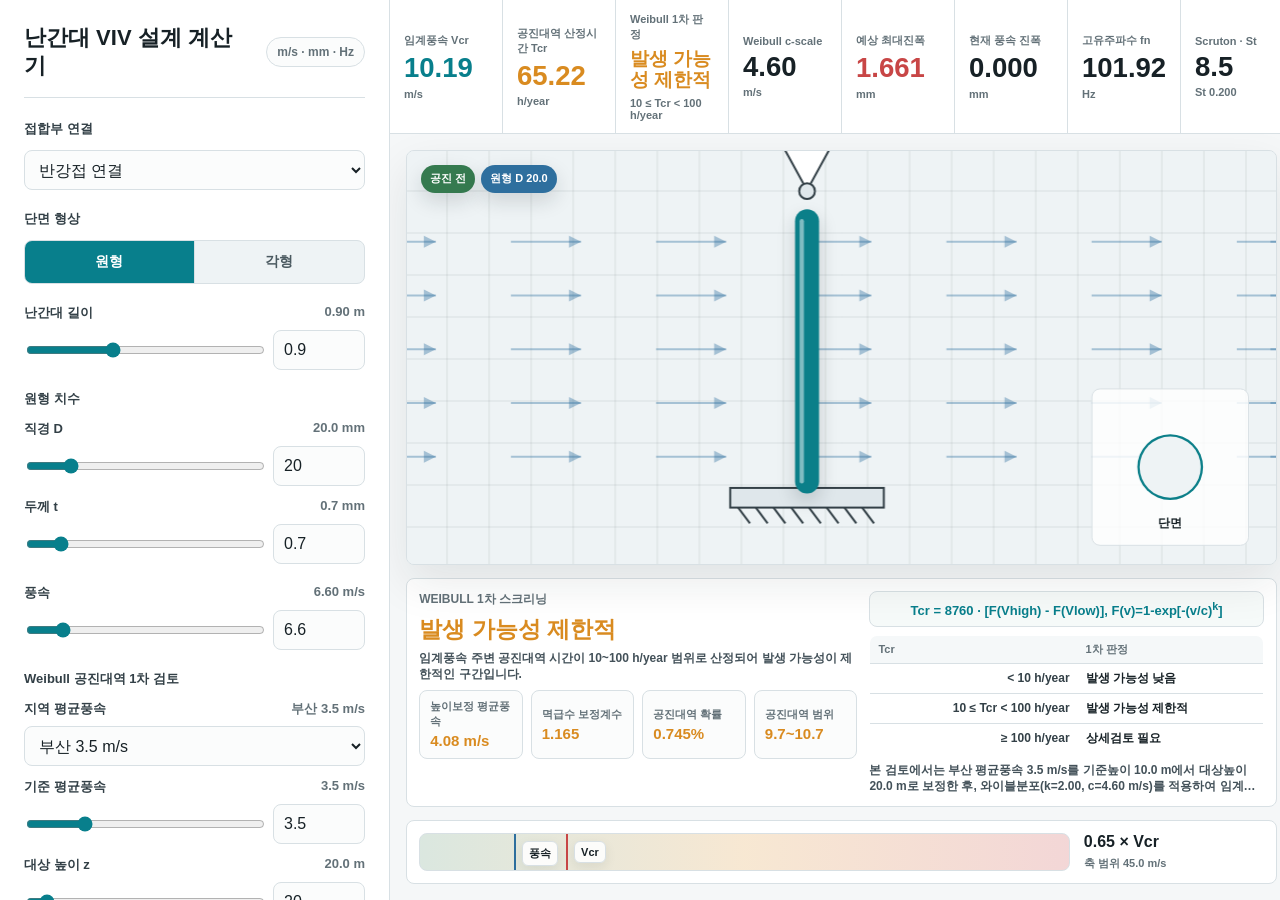
==== commit 75863c2b: "Add files via upload" ====
--- a/index.html
+++ b/index.html
@@ -16,6 +16,7 @@
       --amber: #d98b20;
       --green: #357a4f;
       --blue: #2e6f9e;
+      --violet: #6f4aa6;
       --shadow: 0 18px 45px rgba(23, 33, 38, 0.09);
       color-scheme: light;
       font-family: Arial, "Noto Sans KR", sans-serif;
@@ -39,9 +40,11 @@
     }
 
     .app {
-      min-height: 100vh;
+      height: 100vh;
+      min-height: 620px;
       display: grid;
       grid-template-columns: minmax(310px, 390px) minmax(0, 1fr);
+      overflow: hidden;
     }
 
     .sidebar {
@@ -191,42 +194,45 @@
 
     .main {
       min-width: 0;
+      min-height: 0;
+      height: 100vh;
       display: grid;
       grid-template-rows: auto minmax(0, 1fr);
+      overflow: hidden;
     }
 
     .result-strip {
       display: grid;
-      grid-template-columns: repeat(5, minmax(130px, 1fr));
+      grid-template-columns: repeat(8, minmax(112px, 1fr));
       gap: 1px;
       background: var(--line);
       border-bottom: 1px solid var(--line);
     }
 
     .metric {
-      min-height: 106px;
+      min-height: clamp(76px, 10vh, 94px);
       background: var(--panel);
-      padding: 18px;
+      padding: 12px 14px;
       display: grid;
       align-content: center;
-      gap: 8px;
+      gap: 6px;
     }
 
     .metric span {
       color: var(--muted);
-      font-size: 12px;
+      font-size: 11px;
       font-weight: 800;
     }
 
     .metric strong {
-      font-size: clamp(22px, 2.5vw, 34px);
+      font-size: clamp(20px, 2.15vw, 30px);
       line-height: 1;
       letter-spacing: 0;
     }
 
     .metric small {
       color: var(--muted);
-      font-size: 12px;
+      font-size: 11px;
       font-weight: 700;
     }
 
@@ -238,17 +244,36 @@
       color: var(--red);
     }
 
+    .metric.screening strong {
+      font-size: clamp(16px, 1.45vw, 22px);
+      line-height: 1.15;
+    }
+
+    .metric.low strong {
+      color: var(--green);
+    }
+
+    .metric.limited strong {
+      color: var(--amber);
+    }
+
+    .metric.review strong {
+      color: var(--red);
+    }
+
     .stage {
       min-height: 0;
-      padding: 24px;
-      display: grid;
-      grid-template-rows: minmax(420px, 1fr) auto;
-      gap: 20px;
+      padding: clamp(14px, 1.8vh, 20px);
+      display: grid;
+      grid-template-rows: minmax(240px, 1fr) auto auto;
+      gap: clamp(10px, 1.4vh, 16px);
+      overflow: hidden;
     }
 
     .visual-shell {
       position: relative;
-      min-height: 420px;
+      min-height: 0;
+      height: 100%;
       border: 1px solid var(--line);
       border-radius: 8px;
       background: #eef3f5;
@@ -260,28 +285,28 @@
       display: block;
       width: 100%;
       height: 100%;
-      min-height: 420px;
+      min-height: 0;
     }
 
     .status {
       position: absolute;
-      top: 18px;
-      left: 18px;
+      top: 14px;
+      left: 14px;
       display: flex;
       flex-wrap: wrap;
-      gap: 8px;
+      gap: 6px;
       pointer-events: none;
     }
 
     .chip {
-      min-height: 32px;
+      min-height: 28px;
       display: inline-flex;
       align-items: center;
       border-radius: 999px;
-      padding: 7px 11px;
+      padding: 5px 9px;
       color: #ffffff;
       background: var(--blue);
-      font-size: 12px;
+      font-size: 11px;
       font-weight: 800;
       box-shadow: 0 8px 20px rgba(23, 33, 38, 0.15);
     }
@@ -300,18 +325,18 @@
 
     .bar-panel {
       display: grid;
-      grid-template-columns: minmax(0, 1fr) 210px;
-      gap: 18px;
+      grid-template-columns: minmax(0, 1fr) 180px;
+      gap: 14px;
       align-items: center;
       border: 1px solid var(--line);
       border-radius: 8px;
       background: var(--panel);
-      padding: 18px;
+      padding: 12px;
     }
 
     .scale {
       position: relative;
-      height: 44px;
+      height: 38px;
       border-radius: 8px;
       background: linear-gradient(90deg, rgba(53, 122, 79, 0.18), rgba(217, 139, 32, 0.2), rgba(200, 70, 70, 0.22));
       border: 1px solid var(--line);
@@ -362,16 +387,149 @@
 
     .bar-meta {
       display: grid;
-      gap: 7px;
+      gap: 5px;
+      color: var(--muted);
+      font-size: 11px;
+      font-weight: 800;
+    }
+
+    .bar-meta strong {
+      color: var(--ink);
+      font-size: 16px;
+      line-height: 1.1;
+    }
+
+    .screening-panel {
+      display: grid;
+      grid-template-columns: minmax(0, 1fr) minmax(300px, 0.9fr);
+      gap: 12px;
+      border: 1px solid var(--line);
+      border-radius: 8px;
+      background: var(--panel);
+      padding: 12px;
+    }
+
+    .screening-summary {
+      display: grid;
+      align-content: start;
+      gap: 8px;
+    }
+
+    .eyebrow {
       color: var(--muted);
       font-size: 12px;
+      font-weight: 900;
+    }
+
+    .screening-summary strong {
+      font-size: clamp(18px, 1.8vw, 24px);
+      line-height: 1.15;
+      letter-spacing: 0;
+    }
+
+    .screening-summary.low strong {
+      color: var(--green);
+    }
+
+    .screening-summary.limited strong {
+      color: var(--amber);
+    }
+
+    .screening-summary.review strong {
+      color: var(--red);
+    }
+
+    .screening-summary p,
+    .report-copy {
+      margin: 0;
+      color: #435159;
+      font-size: 12px;
+      font-weight: 700;
+      line-height: 1.35;
+      overflow: hidden;
+      display: -webkit-box;
+      -webkit-box-orient: vertical;
+      -webkit-line-clamp: 2;
+    }
+
+    .screening-facts {
+      display: grid;
+      grid-template-columns: repeat(4, minmax(0, 1fr));
+      gap: 8px;
+    }
+
+    .fact {
+      min-height: 54px;
+      display: grid;
+      align-content: center;
+      gap: 4px;
+      border: 1px solid var(--line);
+      border-radius: 8px;
+      background: #fbfcfc;
+      padding: 8px 10px;
+    }
+
+    .fact span {
+      color: var(--muted);
+      font-size: 11px;
+      font-weight: 900;
+    }
+
+    .fact strong {
+      color: var(--ink);
+      font-size: 15px;
+      line-height: 1.1;
+    }
+
+    .criteria-panel {
+      display: grid;
+      align-content: start;
+      gap: 8px;
+    }
+
+    .formula {
+      border: 1px solid var(--line);
+      border-radius: 8px;
+      background: #f6faf9;
+      color: var(--teal);
+      padding: 8px;
+      font-size: 13px;
+      font-weight: 900;
+      text-align: center;
+    }
+
+    .criteria-table {
+      width: 100%;
+      border-collapse: collapse;
+      overflow: hidden;
+      border: 1px solid var(--line);
+      border-radius: 8px;
+      font-size: 12px;
       font-weight: 800;
     }
 
-    .bar-meta strong {
-      color: var(--ink);
-      font-size: 18px;
-      line-height: 1.1;
+    .criteria-table th,
+    .criteria-table td {
+      padding: 6px 8px;
+      border-bottom: 1px solid var(--line);
+      text-align: left;
+    }
+
+    .criteria-table th {
+      color: var(--muted);
+      background: #f5f8f9;
+      font-size: 11px;
+      font-weight: 900;
+    }
+
+    .criteria-table tr:last-child td {
+      border-bottom: 0;
+    }
+
+    .criteria-table td:first-child {
+      color: #334047;
+      text-align: right;
+      white-space: nowrap;
     }
 
     .error {
@@ -383,7 +541,19 @@
 
     @media (max-width: 980px) {
       .app {
+        height: auto;
+        min-height: 100vh;
         grid-template-columns: 1fr;
+        overflow: visible;
+      }
+
+      .main {
+        height: auto;
+        overflow: visible;
+      }
+
+      .stage {
+        overflow: visible;
       }
 
       .sidebar {
@@ -412,8 +582,13 @@
       }
 
       .controls,
+      .screening-panel,
       .bar-panel {
         grid-template-columns: 1fr;
+      }
+
+      .screening-facts {
+        grid-template-columns: repeat(2, minmax(0, 1fr));
       }
 
       .result-strip {
@@ -473,16 +648,6 @@
           </div>
         </section>
 
-        <section class="control-group">
-          <div class="field" data-sync="wind">
-            <label for="windRange">현재 풍속 <span class="value" id="windLabel">6.60 m/s</span></label>
-            <div class="field-row">
-              <input id="windRange" type="range" min="0" max="50" step="0.1" value="6.6">
-              <input id="windInput" type="number" min="0" max="50" step="0.1" value="6.6" aria-label="현재 풍속">
-            </div>
-          </div>
-        </section>
-
         <section class="control-group geometry-panel" id="circPanel">
           <div class="group-title">원형 치수</div>
           <div class="field" data-sync="diameter">
@@ -526,6 +691,110 @@
           </div>
         </section>
 
+        <section class="control-group">
+          <div class="field" data-sync="wind">
+            <label for="windRange">풍속 <span class="value" id="windLabel">6.60 m/s</span></label>
+            <div class="field-row">
+              <input id="windRange" type="range" min="0" max="50" step="0.1" value="6.6">
+              <input id="windInput" type="number" min="0" max="50" step="0.1" value="6.6" aria-label="풍속">
+            </div>
+          </div>
+        </section>
+
+        <section class="control-group">
+          <div class="group-title">Weibull 공진대역 1차 검토</div>
+          <div class="field">
+            <label for="regionWind">지역 평균풍속 <span class="value" id="regionWindLabel">부산 3.5 m/s</span></label>
+            <select id="regionWind">
+              <optgroup label="수도권">
+                <option value="seoul">서울 2.3 m/s</option>
+                <option value="incheon">인천 2.9 m/s</option>
+                <option value="ganghwa">강화 1.9 m/s</option>
+                <option value="baengnyeongdo">백령도 4.4 m/s</option>
+                <option value="suwon">수원 1.7 m/s</option>
+                <option value="yangpyeong">양평 1.3 m/s</option>
+                <option value="icheon">이천 1.3 m/s</option>
+                <option value="dongducheon">동두천 1.5 m/s</option>
+                <option value="paju">파주 1.6 m/s</option>
+              </optgroup>
+              <optgroup label="부산·울산·경남">
+                <option value="busan" selected>부산 3.5 m/s</option>
+                <option value="ulsan">울산 2.1 m/s</option>
+                <option value="changwon">창원 2.0 m/s</option>
+                <option value="tongyeong">통영 2.5 m/s</option>
+                <option value="jinju">진주 1.4 m/s</option>
+                <option value="miryang">밀양 1.4 m/s</option>
+                <option value="geochang">거창 1.3 m/s</option>
+                <option value="sancheong">산청 1.7 m/s</option>
+                <option value="hapcheon">합천 1.3 m/s</option>
+                <option value="geoje">거제 1.7 m/s</option>
+                <option value="namhae">남해 1.6 m/s</option>
+              </optgroup>
+              <optgroup label="전북">
+                <option value="jeonbuk">전북특별자치도 1.7 m/s</option>
+                <option value="jeonju">전주 1.7 m/s</option>
+                <option value="gunsan">군산 3.0 m/s</option>
+                <option value="buan">부안 1.6 m/s</option>
+                <option value="jeongeup">정읍 1.2 m/s</option>
+                <option value="imsil">임실 1.3 m/s</option>
+                <option value="namwon">남원 1.4 m/s</option>
+                <option value="jangsu">장수 1.7 m/s</option>
+              </optgroup>
+              <optgroup label="제주">
+                <option value="jeju">제주 3.3 m/s</option>
+                <option value="gosan">고산 6.8 m/s</option>
+                <option value="seongsan">성산 3.1 m/s</option>
+                <option value="seogwipo">서귀포 2.5 m/s</option>
+              </optgroup>
+            </select>
+          </div>
+          <div class="field" data-sync="meanWind">
+            <label for="meanWindRange">기준 평균풍속 <span class="value" id="meanWindLabel">3.5 m/s</span></label>
+            <div class="field-row">
+              <input id="meanWindRange" type="range" min="0.1" max="15" step="0.1" value="3.5">
+              <input id="meanWindInput" type="number" min="0.1" max="15" step="0.1" value="3.5" aria-label="기준 평균풍속">
+            </div>
+          </div>
+          <div class="field" data-sync="targetHeight">
+            <label for="targetHeightRange">대상 높이 z <span class="value" id="targetHeightLabel">20.0 m</span></label>
+            <div class="field-row">
+              <input id="targetHeightRange" type="range" min="2" max="300" step="0.5" value="20">
+              <input id="targetHeightInput" type="number" min="2" max="300" step="0.5" value="20" aria-label="대상 높이">
+            </div>
+          </div>
+          <div class="field" data-sync="refHeight">
+            <label for="refHeightRange">기준 높이 z0 <span class="value" id="refHeightLabel">10.0 m</span></label>
+            <div class="field-row">
+              <input id="refHeightRange" type="range" min="2" max="50" step="0.5" value="10">
+              <input id="refHeightInput" type="number" min="2" max="50" step="0.5" value="10" aria-label="기준 높이">
+            </div>
+          </div>
+          <div class="field">
+            <label for="roughness">지표면 조도 승수 <span class="value" id="roughnessLabel">α 0.22</span></label>
+            <select id="roughness">
+              <option value="0.10">해안·평탄 수면 α=0.10</option>
+              <option value="0.14">개활지 α=0.14</option>
+              <option value="0.18">교외·저층 α=0.18</option>
+              <option value="0.22" selected>도심지역 α=0.22</option>
+              <option value="0.30">고밀도 도심 α=0.30</option>
+            </select>
+          </div>
+          <div class="field" data-sync="weibullK">
+            <label for="weibullKRange">Weibull 형상계수 k <span class="value" id="weibullKLabel">2.00</span></label>
+            <div class="field-row">
+              <input id="weibullKRange" type="range" min="0.8" max="5" step="0.05" value="2">
+              <input id="weibullKInput" type="number" min="0.8" max="5" step="0.05" value="2" aria-label="Weibull 형상계수">
+            </div>
+          </div>
+          <div class="field" data-sync="bandwidth">
+            <label for="bandwidthRange">공진대역 폭 ± <span class="value" id="bandwidthLabel">5.0 %</span></label>
+            <div class="field-row">
+              <input id="bandwidthRange" type="range" min="1" max="30" step="0.5" value="5">
+              <input id="bandwidthInput" type="number" min="1" max="30" step="0.5" value="5" aria-label="공진대역 폭">
+            </div>
+          </div>
+        </section>
+
         <div class="error" id="errorText"></div>
       </form>
     </aside>
@@ -535,6 +804,21 @@
         <div class="metric primary">
           <span>임계풍속 Vcr</span>
           <strong id="vcrValue">0.00</strong>
+          <small>m/s</small>
+        </div>
+        <div class="metric" id="tcrMetric">
+          <span>공진대역 산정시간 Tcr</span>
+          <strong id="tcrValue">0.00</strong>
+          <small>h/year</small>
+        </div>
+        <div class="metric screening" id="screeningMetric">
+          <span>Weibull 1차 판정</span>
+          <strong id="screeningValue">-</strong>
+          <small id="screeningDetail">산정 전</small>
+        </div>
+        <div class="metric">
+          <span>Weibull c-scale</span>
+          <strong id="cScaleValue">0.00</strong>
           <small>m/s</small>
         </div>
         <div class="metric warn">
@@ -543,7 +827,7 @@
           <small>mm</small>
         </div>
         <div class="metric">
-          <span>현재 풍속 시각화 진폭</span>
+          <span>현재 풍속 진폭</span>
           <strong id="liveAmpValue">0.000</strong>
           <small>mm</small>
         </div>
@@ -565,6 +849,59 @@
           <div class="status">
             <span class="chip quiet" id="stateChip">공진 전</span>
             <span class="chip" id="shapeChip">원형 D 20.0</span>
+          </div>
+        </div>
+
+        <div class="screening-panel">
+          <div class="screening-summary low" id="screeningSummary">
+            <span class="eyebrow">WEIBULL 1차 스크리닝</span>
+            <strong id="screeningTitle">발생 가능성 낮음</strong>
+            <p id="screeningText">공진대역 산정시간은 실제 와류진동 발생시간이 아니라 대상 높이 풍속이 임계풍속 주변 대역에 들어올 가능성을 시간으로 환산한 1차 스크리닝 지표입니다.</p>
+            <div class="screening-facts">
+              <div class="fact">
+                <span>높이보정 평균풍속</span>
+                <strong id="meanHeightValue">0.00 m/s</strong>
+              </div>
+              <div class="fact">
+                <span>멱급수 보정계수</span>
+                <strong id="heightFactorValue">0.000</strong>
+              </div>
+              <div class="fact">
+                <span>공진대역 확률</span>
+                <strong id="exceedProbValue">0.000%</strong>
+              </div>
+              <div class="fact">
+                <span>공진대역 범위</span>
+                <strong id="bandRangeValue">0.0~0.0</strong>
+              </div>
+            </div>
+          </div>
+
+          <div class="criteria-panel">
+            <div class="formula">Tcr = 8760 · [F(Vhigh) - F(Vlow)], F(v)=1-exp[-(v/c)<sup>k</sup>]</div>
+            <table class="criteria-table" aria-label="공진대역 산정시간 1차 판정 기준">
+              <thead>
+                <tr>
+                  <th>Tcr</th>
+                  <th>1차 판정</th>
+                </tr>
+              </thead>
+              <tbody>
+                <tr>
+                  <td>&lt; 10 h/year</td>
+                  <td>발생 가능성 낮음</td>
+                </tr>
+                <tr>
+                  <td>10 ≤ Tcr &lt; 100 h/year</td>
+                  <td>발생 가능성 제한적</td>
+                </tr>
+                <tr>
+                  <td>≥ 100 h/year</td>
+                  <td>상세검토 필요</td>
+                </tr>
+              </tbody>
+            </table>
+            <p class="report-copy" id="reportText">본 검토에서는 기상청 평균풍속 자료를 대상 높이로 보정한 후, 와이블분포를 적용하여 난간 부재별 임계풍속 주변 공진대역 시간을 산정하였다.</p>
           </div>
         </div>
 
@@ -607,6 +944,41 @@
     };
     const DB_PTS = [0.0, 1.0, 2.0, 3.0, 3.5, 5.0, 10.0, 12.0];
     const ST_PTS = [0.12, 0.12, 0.06, 0.06, 0.15, 0.11, 0.09, 0.09];
+    const HOURS_PER_YEAR = 8760;
+    const REGION_WINDS = {
+      seoul: { name: "서울", wind: 2.3 },
+      incheon: { name: "인천", wind: 2.9 },
+      ganghwa: { name: "강화", wind: 1.9 },
+      baengnyeongdo: { name: "백령도", wind: 4.4 },
+      suwon: { name: "수원", wind: 1.7 },
+      yangpyeong: { name: "양평", wind: 1.3 },
+      icheon: { name: "이천", wind: 1.3 },
+      dongducheon: { name: "동두천", wind: 1.5 },
+      paju: { name: "파주", wind: 1.6 },
+      busan: { name: "부산", wind: 3.5 },
+      ulsan: { name: "울산", wind: 2.1 },
+      changwon: { name: "창원", wind: 2.0 },
+      tongyeong: { name: "통영", wind: 2.5 },
+      jinju: { name: "진주", wind: 1.4 },
+      miryang: { name: "밀양", wind: 1.4 },
+      geochang: { name: "거창", wind: 1.3 },
+      sancheong: { name: "산청", wind: 1.7 },
+      hapcheon: { name: "합천", wind: 1.3 },
+      geoje: { name: "거제", wind: 1.7 },
+      namhae: { name: "남해", wind: 1.6 },
+      jeonbuk: { name: "전북특별자치도", wind: 1.7 },
+      jeonju: { name: "전주", wind: 1.7 },
+      gunsan: { name: "군산", wind: 3.0 },
+      buan: { name: "부안", wind: 1.6 },
+      jeongeup: { name: "정읍", wind: 1.2 },
+      imsil: { name: "임실", wind: 1.3 },
+      namwon: { name: "남원", wind: 1.4 },
+      jangsu: { name: "장수", wind: 1.7 },
+      jeju: { name: "제주", wind: 3.3 },
+      gosan: { name: "고산", wind: 6.8 },
+      seongsan: { name: "성산", wind: 3.1 },
+      seogwipo: { name: "서귀포", wind: 2.5 }
+    };
 
     function getPropsRect(B, D, t) {
       const area = B * D - (B - 2 * t) * (D - 2 * t);
@@ -643,14 +1015,145 @@
       return ys[ys.length - 1];
     }
 
+    function gamma(z) {
+      const p = [
+        676.5203681218851,
+        -1259.1392167224028,
+        771.3234287776531,
+        -176.6150291621406,
+        12.507343278686905,
+        -0.13857109526572012,
+        9.984369578019572e-6,
+        1.5056327351493116e-7
+      ];
+      if (z < 0.5) {
+        return Math.PI / (Math.sin(Math.PI * z) * gamma(1 - z));
+      }
+      let x = 0.9999999999998099;
+      const g = 7;
+      z -= 1;
+      for (let i = 0; i < p.length; i++) {
+        x += p[i] / (z + i + 1);
+      }
+      const t = z + g + 0.5;
+      return Math.sqrt(2 * Math.PI) * Math.pow(t, z + 0.5) * Math.exp(-t) * x;
+    }
+
+    function weibullCdf(v, k, c) {
+      if (v <= 0 || k <= 0 || c <= 0) return 0;
+      return 1 - Math.exp(-Math.pow(v / c, k));
+    }
+
+    function classifyScreening(tcr, valid) {
+      if (!valid) {
+        return {
+          key: "review",
+          label: "입력 확인",
+          detail: "계산 불가",
+          text: "단면 치수와 Weibull 입력값을 확인해야 공진대역 산정시간을 계산할 수 있습니다."
+        };
+      }
+      if (tcr < 10) {
+        return {
+          key: "low",
+          label: "발생 가능성 낮음",
+          detail: "Tcr < 10 h/year",
+          text: "임계풍속 주변 공진대역 시간이 10 h/year 미만으로 산정되어 1차 검토상 발생 가능성이 낮은 구간입니다."
+        };
+      }
+      if (tcr < 100) {
+        return {
+          key: "limited",
+          label: "발생 가능성 제한적",
+          detail: "10 ≤ Tcr < 100 h/year",
+          text: "임계풍속 주변 공진대역 시간이 10~100 h/year 범위로 산정되어 발생 가능성이 제한적인 구간입니다."
+        };
+      }
+      return {
+        key: "review",
+        label: "상세검토 필요",
+        detail: "Tcr ≥ 100 h/year",
+        text: "임계풍속 주변 공진대역 시간이 100 h/year 이상으로 산정되어 응답 기반 상세검토가 필요한 구간입니다."
+      };
+    }
+
+    function formatHours(hours) {
+      if (!Number.isFinite(hours)) return "0.000";
+      if (hours >= 1000) return hours.toFixed(0);
+      if (hours >= 100) return hours.toFixed(1);
+      if (hours >= 1) return hours.toFixed(2);
+      return hours.toFixed(3);
+    }
+
+    function formatPercent(probability) {
+      const percent = probability * 100;
+      if (!Number.isFinite(percent)) return "0.000%";
+      if (percent > 0 && percent < 0.001) return "<0.001%";
+      if (percent >= 10) return `${percent.toFixed(2)}%`;
+      return `${percent.toFixed(3)}%`;
+    }
+
+    function calculateWeibullStats(vcr) {
+      const region = REGION_WINDS[els.regionWind.value] || REGION_WINDS.busan;
+      const meanWindRef = value("meanWind");
+      const targetHeight = value("targetHeight");
+      const refHeight = value("refHeight");
+      const alpha = Number(els.roughness.value);
+      const k = Math.max(0.001, value("weibullK"));
+      const bandwidthPercent = value("bandwidth");
+      const bandwidth = bandwidthPercent / 100;
+      const heightFactor = Math.pow(targetHeight / refHeight, alpha);
+      const meanWindHeight = meanWindRef * heightFactor;
+      const cScale = meanWindHeight / gamma(1 + 1 / k);
+      const valid = vcr > 0 && cScale > 0 && Number.isFinite(cScale);
+      const vLow = valid ? vcr * (1 - bandwidth) : 0;
+      const vHigh = valid ? vcr * (1 + bandwidth) : 0;
+      const exceedProb = valid ? weibullCdf(vHigh, k, cScale) - weibullCdf(vLow, k, cScale) : 0;
+      const tcr = HOURS_PER_YEAR * exceedProb;
+
+      return {
+        regionName: region.name,
+        regionMean: region.wind,
+        meanWindRef,
+        targetHeight,
+        refHeight,
+        alpha,
+        k,
+        bandwidthPercent,
+        bandwidth,
+        heightFactor,
+        meanWindHeight,
+        cScale,
+        vLow,
+        vHigh,
+        exceedProb,
+        tcr,
+        screening: classifyScreening(tcr, valid)
+      };
+    }
+
+    function reportText(c) {
+      return `본 검토에서는 ${c.regionName} 평균풍속 ${c.meanWindRef.toFixed(1)} m/s를 기준높이 ${c.refHeight.toFixed(1)} m에서 대상높이 ${c.targetHeight.toFixed(1)} m로 보정한 후, 와이블분포(k=${c.k.toFixed(2)}, c=${c.cScale.toFixed(2)} m/s)를 적용하여 임계풍속 주변 ±${c.bandwidthPercent.toFixed(1)}% 공진대역(${c.vLow.toFixed(2)}~${c.vHigh.toFixed(2)} m/s)에 해당하는 연간 시간 Tcr=${formatHours(c.tcr)} h/year를 산정하였다. 산정된 시간은 실제 와류진동 발생시간이 아니라 공진대역 도달 가능성에 대한 1차 스크리닝 지표이며, 본 기준에서는 ${c.screening.label}로 분류된다.`;
+    }
+
     const els = {
       bc: document.getElementById("bc"),
       shapeCirc: document.getElementById("shapeCirc"),
       shapeRect: document.getElementById("shapeRect"),
+      regionWind: document.getElementById("regionWind"),
+      regionWindLabel: document.getElementById("regionWindLabel"),
+      roughness: document.getElementById("roughness"),
+      roughnessLabel: document.getElementById("roughnessLabel"),
       circPanel: document.getElementById("circPanel"),
       rectPanel: document.getElementById("rectPanel"),
       errorText: document.getElementById("errorText"),
       vcrValue: document.getElementById("vcrValue"),
+      tcrMetric: document.getElementById("tcrMetric"),
+      tcrValue: document.getElementById("tcrValue"),
+      screeningMetric: document.getElementById("screeningMetric"),
+      screeningValue: document.getElementById("screeningValue"),
+      screeningDetail: document.getElementById("screeningDetail"),
+      cScaleValue: document.getElementById("cScaleValue"),
       ampValue: document.getElementById("ampValue"),
       liveAmpValue: document.getElementById("liveAmpValue"),
       fnValue: document.getElementById("fnValue"),
@@ -661,12 +1164,25 @@
       windScale: document.getElementById("windScale"),
       stateChip: document.getElementById("stateChip"),
       shapeChip: document.getElementById("shapeChip"),
+      screeningSummary: document.getElementById("screeningSummary"),
+      screeningTitle: document.getElementById("screeningTitle"),
+      screeningText: document.getElementById("screeningText"),
+      meanHeightValue: document.getElementById("meanHeightValue"),
+      heightFactorValue: document.getElementById("heightFactorValue"),
+      exceedProbValue: document.getElementById("exceedProbValue"),
+      bandRangeValue: document.getElementById("bandRangeValue"),
+      reportText: document.getElementById("reportText"),
       canvas: document.getElementById("vivCanvas")
     };
 
     const syncFields = {
       length: { range: "lengthRange", input: "lengthInput", label: "lengthLabel", unit: "m", decimals: 2 },
       wind: { range: "windRange", input: "windInput", label: "windLabel", unit: "m/s", decimals: 2 },
+      meanWind: { range: "meanWindRange", input: "meanWindInput", label: "meanWindLabel", unit: "m/s", decimals: 1 },
+      targetHeight: { range: "targetHeightRange", input: "targetHeightInput", label: "targetHeightLabel", unit: "m", decimals: 1 },
+      refHeight: { range: "refHeightRange", input: "refHeightInput", label: "refHeightLabel", unit: "m", decimals: 1 },
+      weibullK: { range: "weibullKRange", input: "weibullKInput", label: "weibullKLabel", unit: "", decimals: 2 },
+      bandwidth: { range: "bandwidthRange", input: "bandwidthInput", label: "bandwidthLabel", unit: "%", decimals: 1 },
       diameter: { range: "diameterRange", input: "diameterInput", label: "diameterLabel", unit: "mm", decimals: 1 },
       circThickness: { range: "circThicknessRange", input: "circThicknessInput", label: "circThicknessLabel", unit: "mm", decimals: 1 },
       width: { range: "widthRange", input: "widthInput", label: "widthLabel", unit: "mm", decimals: 1 },
@@ -689,7 +1205,7 @@
       };
 
       const renderValue = value => {
-        spec.labelEl.textContent = `${value.toFixed(spec.decimals)} ${spec.unit}`;
+        spec.labelEl.textContent = spec.unit ? `${value.toFixed(spec.decimals)} ${spec.unit}` : value.toFixed(spec.decimals);
       };
 
       const commitValue = (value, mirrorInput) => {
@@ -700,6 +1216,10 @@
         update();
       };
 
+      spec.setValue = value => {
+        commitValue(clampValue(value), true);
+      };
+
       spec.rangeEl.addEventListener("input", () => {
         commitValue(clampValue(spec.rangeEl.value), true);
       });
@@ -726,6 +1246,11 @@
     els.bc.addEventListener("change", update);
     els.shapeCirc.addEventListener("change", update);
     els.shapeRect.addEventListener("change", update);
+    els.regionWind.addEventListener("change", () => {
+      const region = REGION_WINDS[els.regionWind.value] || REGION_WINDS.busan;
+      syncFields.meanWind.setValue(region.wind);
+    });
+    els.roughness.addEventListener("change", update);
 
     function value(name) {
       return syncFields[name].currentValue;
@@ -766,6 +1291,7 @@
 
       const valid = !error && props.mass > 0 && props.inertia > 0 && length > 0 && st > 0;
       if (!valid) {
+        const weibull = calculateWeibullStats(0);
         return {
           valid,
           error,
@@ -784,7 +1310,8 @@
           sc: 0,
           st: st || 0,
           ratio: 0,
-          resonanceFactor: 0
+          resonanceFactor: 0,
+          ...weibull
         };
       }
 
@@ -799,6 +1326,7 @@
       const resonanceFactor = wind <= 0 ? 0 : Math.exp(-Math.pow(detuning / 0.08, 2));
       const liveAmp = amp * resonanceFactor;
       const ratio = vcr > 0 ? wind / vcr : 0;
+      const weibull = calculateWeibullStats(vcr);
 
       return {
         valid,
@@ -818,7 +1346,8 @@
         sc,
         st,
         ratio,
-        resonanceFactor
+        resonanceFactor,
+        ...weibull
       };
     }
 
@@ -828,7 +1357,13 @@
       current = calculate();
 
       els.errorText.textContent = current.error;
+      els.regionWindLabel.textContent = `${current.regionName} ${current.meanWindRef.toFixed(1)} m/s`;
+      els.roughnessLabel.textContent = `α ${current.alpha.toFixed(2)}`;
       els.vcrValue.textContent = current.vcr.toFixed(2);
+      els.tcrValue.textContent = formatHours(current.tcr);
+      els.cScaleValue.textContent = current.cScale.toFixed(2);
+      els.screeningValue.textContent = current.screening.label;
+      els.screeningDetail.textContent = current.screening.detail;
       els.ampValue.textContent = current.amp.toFixed(3);
       els.liveAmpValue.textContent = current.liveAmp.toFixed(3);
       els.fnValue.textContent = current.fn.toFixed(2);
@@ -836,6 +1371,16 @@
       els.stValue.textContent = `St ${current.st.toFixed(3)}`;
       els.ratioValue.textContent = `${current.ratio.toFixed(2)} × Vcr`;
       els.shapeChip.textContent = current.label;
+      els.tcrMetric.className = `metric ${current.screening.key}`;
+      els.screeningMetric.className = `metric screening ${current.screening.key}`;
+      els.screeningSummary.className = `screening-summary ${current.screening.key}`;
+      els.screeningTitle.textContent = current.screening.label;
+      els.screeningText.textContent = current.screening.text;
+      els.meanHeightValue.textContent = `${current.meanWindHeight.toFixed(2)} m/s`;
+      els.heightFactorValue.textContent = current.heightFactor.toFixed(3);
+      els.exceedProbValue.textContent = formatPercent(current.exceedProb);
+      els.bandRangeValue.textContent = `${current.vLow.toFixed(1)}~${current.vHigh.toFixed(1)}`;
+      els.reportText.textContent = reportText(current);
 
       const scaleMax = Math.max(45, current.wind, current.vcr * 1.2);
       const windPct = Math.min(100, Math.max(0, current.wind / scaleMax * 100));
@@ -874,34 +1419,35 @@
     window.addEventListener("resize", resizeCanvas);
     resizeCanvas();
 
-    function drawEndSupport(ctx, x, y, type, position) {
+    function drawEndSupport(ctx, x, y, type, position, supportScale = 1) {
+      const s = supportScale;
       ctx.save();
       ctx.strokeStyle = "#334047";
       ctx.fillStyle = "#ffffff";
       ctx.lineWidth = 2;
       if (type === "fixed") {
         ctx.fillStyle = "#dfe7eb";
-        ctx.fillRect(x - 78, y - 10, 156, 20);
-        ctx.strokeRect(x - 78, y - 10, 156, 20);
-        const hatchY = position === "top" ? y - 10 : y + 10;
+        ctx.fillRect(x - 78 * s, y - 10 * s, 156 * s, 20 * s);
+        ctx.strokeRect(x - 78 * s, y - 10 * s, 156 * s, 20 * s);
+        const hatchY = position === "top" ? y - 10 * s : y + 10 * s;
         const hatchDir = position === "top" ? -1 : 1;
-        for (let i = -70; i <= 70; i += 18) {
+        for (let i = -70 * s; i <= 70 * s; i += 18 * s) {
           ctx.beginPath();
           ctx.moveTo(x + i, hatchY);
-          ctx.lineTo(x + i + 12, hatchY + hatchDir * 16);
+          ctx.lineTo(x + i + 12 * s, hatchY + hatchDir * 16 * s);
           ctx.stroke();
         }
       } else if (type === "pin") {
         const dir = position === "top" ? -1 : 1;
         ctx.beginPath();
-        ctx.moveTo(x, y + dir * 15);
-        ctx.lineTo(x - 28, y + dir * 66);
-        ctx.lineTo(x + 28, y + dir * 66);
+        ctx.moveTo(x, y + dir * 15 * s);
+        ctx.lineTo(x - 28 * s, y + dir * 66 * s);
+        ctx.lineTo(x + 28 * s, y + dir * 66 * s);
         ctx.closePath();
         ctx.fill();
         ctx.stroke();
         ctx.beginPath();
-        ctx.arc(x, y + dir * 14, 8, 0, Math.PI * 2);
+        ctx.arc(x, y + dir * 14 * s, 8 * s, 0, Math.PI * 2);
         ctx.fillStyle = "#dfe7eb";
         ctx.fill();
         ctx.stroke();
@@ -955,12 +1501,13 @@
       const bottom = h * 0.80;
       const centerX = w * 0.46;
       const [topSupport, bottomSupport] = supportTypes(c.bc);
+      const supportScale = Math.max(0.58, Math.min(1, h / 420));
       const phase = Math.sin(time * 0.006 * (0.45 + Math.min(2.5, c.wind / 10)));
       const visualAmp = c.valid ? Math.min(88, Math.max(0, c.liveAmp * 24)) : 0;
       const stroke = c.shape === "circ" ? Math.max(16, Math.min(42, c.B * 1200)) : Math.max(14, Math.min(46, Math.max(c.B, c.D) * 760));
 
-      if (topSupport !== "free") drawEndSupport(ctx, centerX, top - stroke * 0.68, topSupport, "top");
-      if (bottomSupport !== "free") drawEndSupport(ctx, centerX, bottom + stroke * 0.68, bottomSupport, "bottom");
+      if (topSupport !== "free") drawEndSupport(ctx, centerX, top - stroke * 0.68, topSupport, "top", supportScale);
+      if (bottomSupport !== "free") drawEndSupport(ctx, centerX, bottom + stroke * 0.68, bottomSupport, "bottom", supportScale);
 
       ctx.save();
       ctx.lineWidth = stroke;
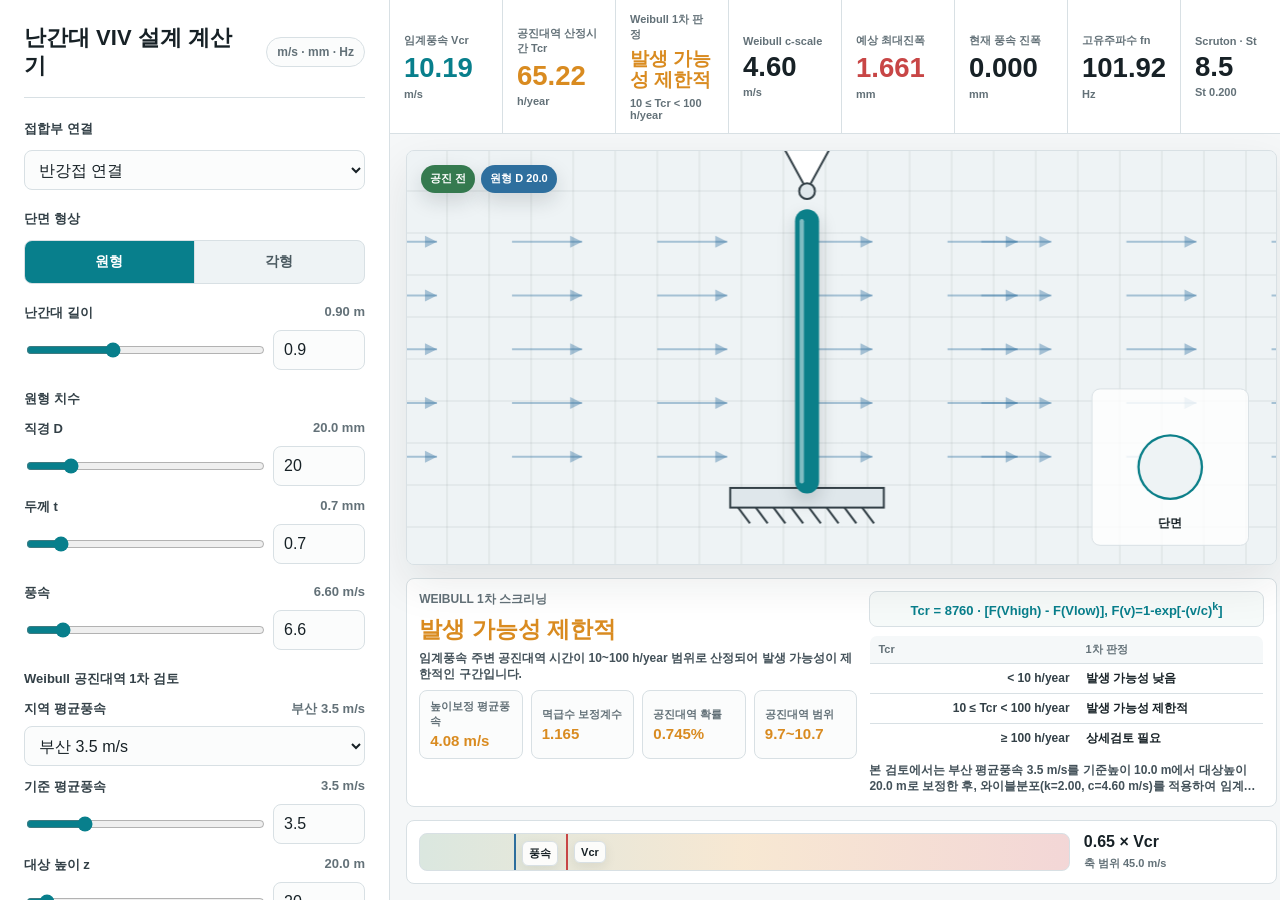
==== commit c97cf9ea: "Add files via upload" ====
--- a/index.html
+++ b/index.html
@@ -620,10 +620,16 @@
           <select id="bc">
             <option value="semirigid-connection" selected>반강접 연결</option>
             <option value="semirigid-connection-10-reduced">반강접 연결 10% 저감</option>
+            <option value="semirigid-connection-20-reduced">반강접 연결 20% 저감</option>
+            <option value="semirigid-connection-30-reduced">반강접 연결 30% 저감</option>
             <option value="fixed-fixed">양단 강접</option>
             <option value="fixed-fixed-10-reduced">양단 강접 10% 저감</option>
+            <option value="fixed-fixed-20-reduced">양단 강접 20% 저감</option>
+            <option value="fixed-fixed-30-reduced">양단 강접 30% 저감</option>
             <option value="pinned-pinned">양단 핀</option>
             <option value="pinned-pinned-10-reduced">양단 핀 10% 저감</option>
+            <option value="pinned-pinned-20-reduced">양단 핀 20% 저감</option>
+            <option value="pinned-pinned-30-reduced">양단 핀 30% 저감</option>
             <option value="cantilever">캔틸레버</option>
           </select>
         </section>
@@ -929,8 +935,14 @@
       "semirigid-connection": 15.0505,
       "pinned-pinned": 9.87,
       "semirigid-connection-10-reduced": 15.0505 * 0.9,
+      "semirigid-connection-20-reduced": 15.0505 * 0.8,
+      "semirigid-connection-30-reduced": 15.0505 * 0.7,
       "fixed-fixed-10-reduced": 22.37 * 0.9,
+      "fixed-fixed-20-reduced": 22.37 * 0.8,
+      "fixed-fixed-30-reduced": 22.37 * 0.7,
       "pinned-pinned-10-reduced": 9.87 * 0.9,
+      "pinned-pinned-20-reduced": 9.87 * 0.8,
+      "pinned-pinned-30-reduced": 9.87 * 0.7,
       "cantilever": 3.52
     };
     const BC_MODAL_MASS_RATIO = {
@@ -938,8 +950,14 @@
       "semirigid-connection": 0.95,
       "pinned-pinned": 0.90,
       "semirigid-connection-10-reduced": 0.95,
+      "semirigid-connection-20-reduced": 0.95,
+      "semirigid-connection-30-reduced": 0.95,
       "fixed-fixed-10-reduced": 1.00,
+      "fixed-fixed-20-reduced": 1.00,
+      "fixed-fixed-30-reduced": 1.00,
       "pinned-pinned-10-reduced": 0.90,
+      "pinned-pinned-20-reduced": 0.90,
+      "pinned-pinned-30-reduced": 0.90,
       "cantilever": 0.78
     };
     const DB_PTS = [0.0, 1.0, 2.0, 3.0, 3.5, 5.0, 10.0, 12.0];
@@ -1456,8 +1474,8 @@
     }
 
     function supportTypes(bc) {
-      if (bc === "fixed-fixed" || bc === "fixed-fixed-10-reduced") return ["fixed", "fixed"];
-      if (bc === "pinned-pinned" || bc === "pinned-pinned-10-reduced") return ["pin", "pin"];
+      if (bc.startsWith("fixed-fixed")) return ["fixed", "fixed"];
+      if (bc.startsWith("pinned-pinned")) return ["pin", "pin"];
       if (bc === "cantilever") return ["free", "fixed"];
       return ["pin", "fixed"];
     }
@@ -1467,7 +1485,7 @@
         const fromFixedEnd = 1 - s;
         return fromFixedEnd * fromFixedEnd * (3 - 2 * fromFixedEnd);
       }
-      if (bc === "fixed-fixed" || bc === "fixed-fixed-10-reduced") return Math.pow(Math.sin(Math.PI * s), 2);
+      if (bc.startsWith("fixed-fixed")) return Math.pow(Math.sin(Math.PI * s), 2);
       return Math.sin(Math.PI * s);
     }
 
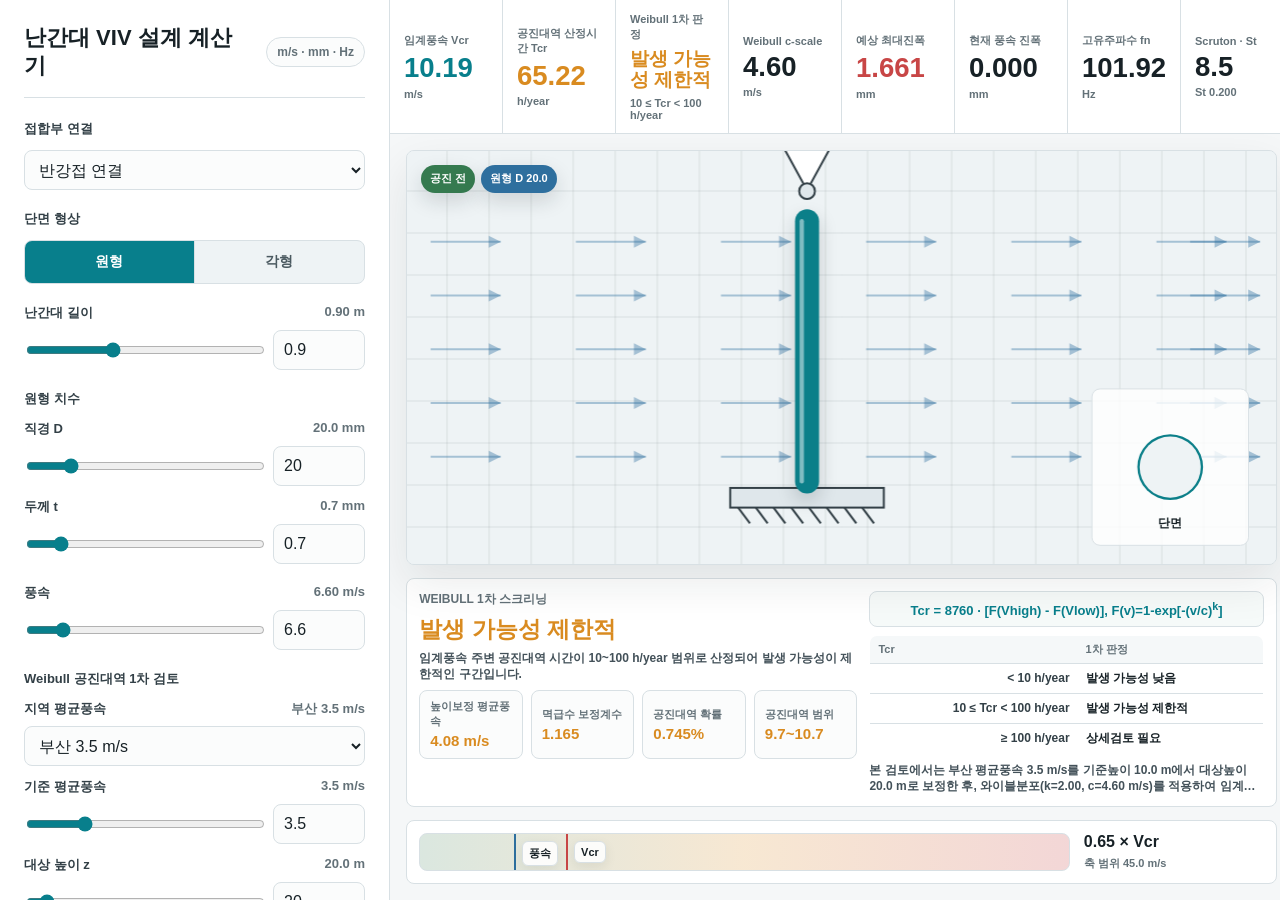
==== commit 9a7814a4: "Add files via upload" ====
--- a/index.html
+++ b/index.html
@@ -1151,7 +1151,7 @@
     }
 
     function reportText(c) {
-      return `본 검토에서는 ${c.regionName} 평균풍속 ${c.meanWindRef.toFixed(1)} m/s를 기준높이 ${c.refHeight.toFixed(1)} m에서 대상높이 ${c.targetHeight.toFixed(1)} m로 보정한 후, 와이블분포(k=${c.k.toFixed(2)}, c=${c.cScale.toFixed(2)} m/s)를 적용하여 임계풍속 주변 ±${c.bandwidthPercent.toFixed(1)}% 공진대역(${c.vLow.toFixed(2)}~${c.vHigh.toFixed(2)} m/s)에 해당하는 연간 시간 Tcr=${formatHours(c.tcr)} h/year를 산정하였다. 산정된 시간은 실제 와류진동 발생시간이 아니라 공진대역 도달 가능성에 대한 1차 스크리닝 지표이며, 본 기준에서는 ${c.screening.label}로 분류된다.`;
+      return `본 검토에서는 ${c.regionName} 평균풍속 ${c.meanWindRef.toFixed(1)} m/s를 기준높이 ${c.refHeight.toFixed(1)} m에서 대상높이 ${c.targetHeight.toFixed(1)} m로 보정한 후, 와이블분포(k=${c.k.toFixed(2)}, c=${c.cScale.toFixed(2)} m/s)를 적용하여 임계풍속 주변 ±${c.bandwidthPercent.toFixed(1)}% 공진대역(${c.vLow.toFixed(2)}~${c.vHigh.toFixed(2)} m/s)에 해당하는 연간 시간 Tcr=${formatHours(c.tcr)} h/year를 산정하였다. 산정된 시간은 공진대역 도달 가능성에 대한 1차 스크리닝 지표이며, 본 기준에서는 ${c.screening.label}로 분류된다.`;
     }
 
     const els = {
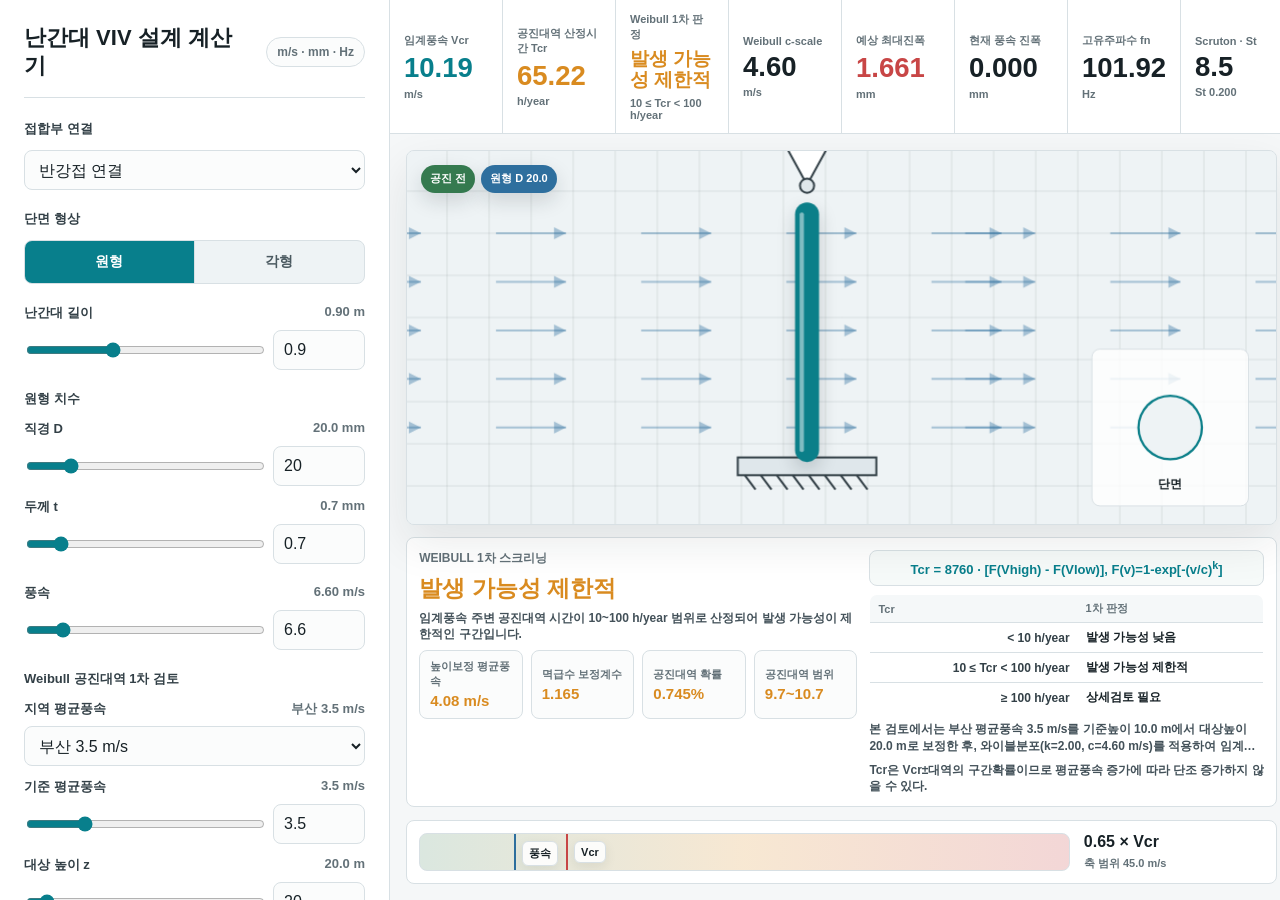
==== commit a9a7bb4f: "Add files via upload" ====
--- a/index.html
+++ b/index.html
@@ -908,6 +908,7 @@
               </tbody>
             </table>
             <p class="report-copy" id="reportText">본 검토에서는 기상청 평균풍속 자료를 대상 높이로 보정한 후, 와이블분포를 적용하여 난간 부재별 임계풍속 주변 공진대역 시간을 산정하였다.</p>
+            <p class="report-copy">Tcr은 Vcr±대역의 구간확률이므로 평균풍속 증가에 따라 단조 증가하지 않을 수 있다.</p>
           </div>
         </div>
 
